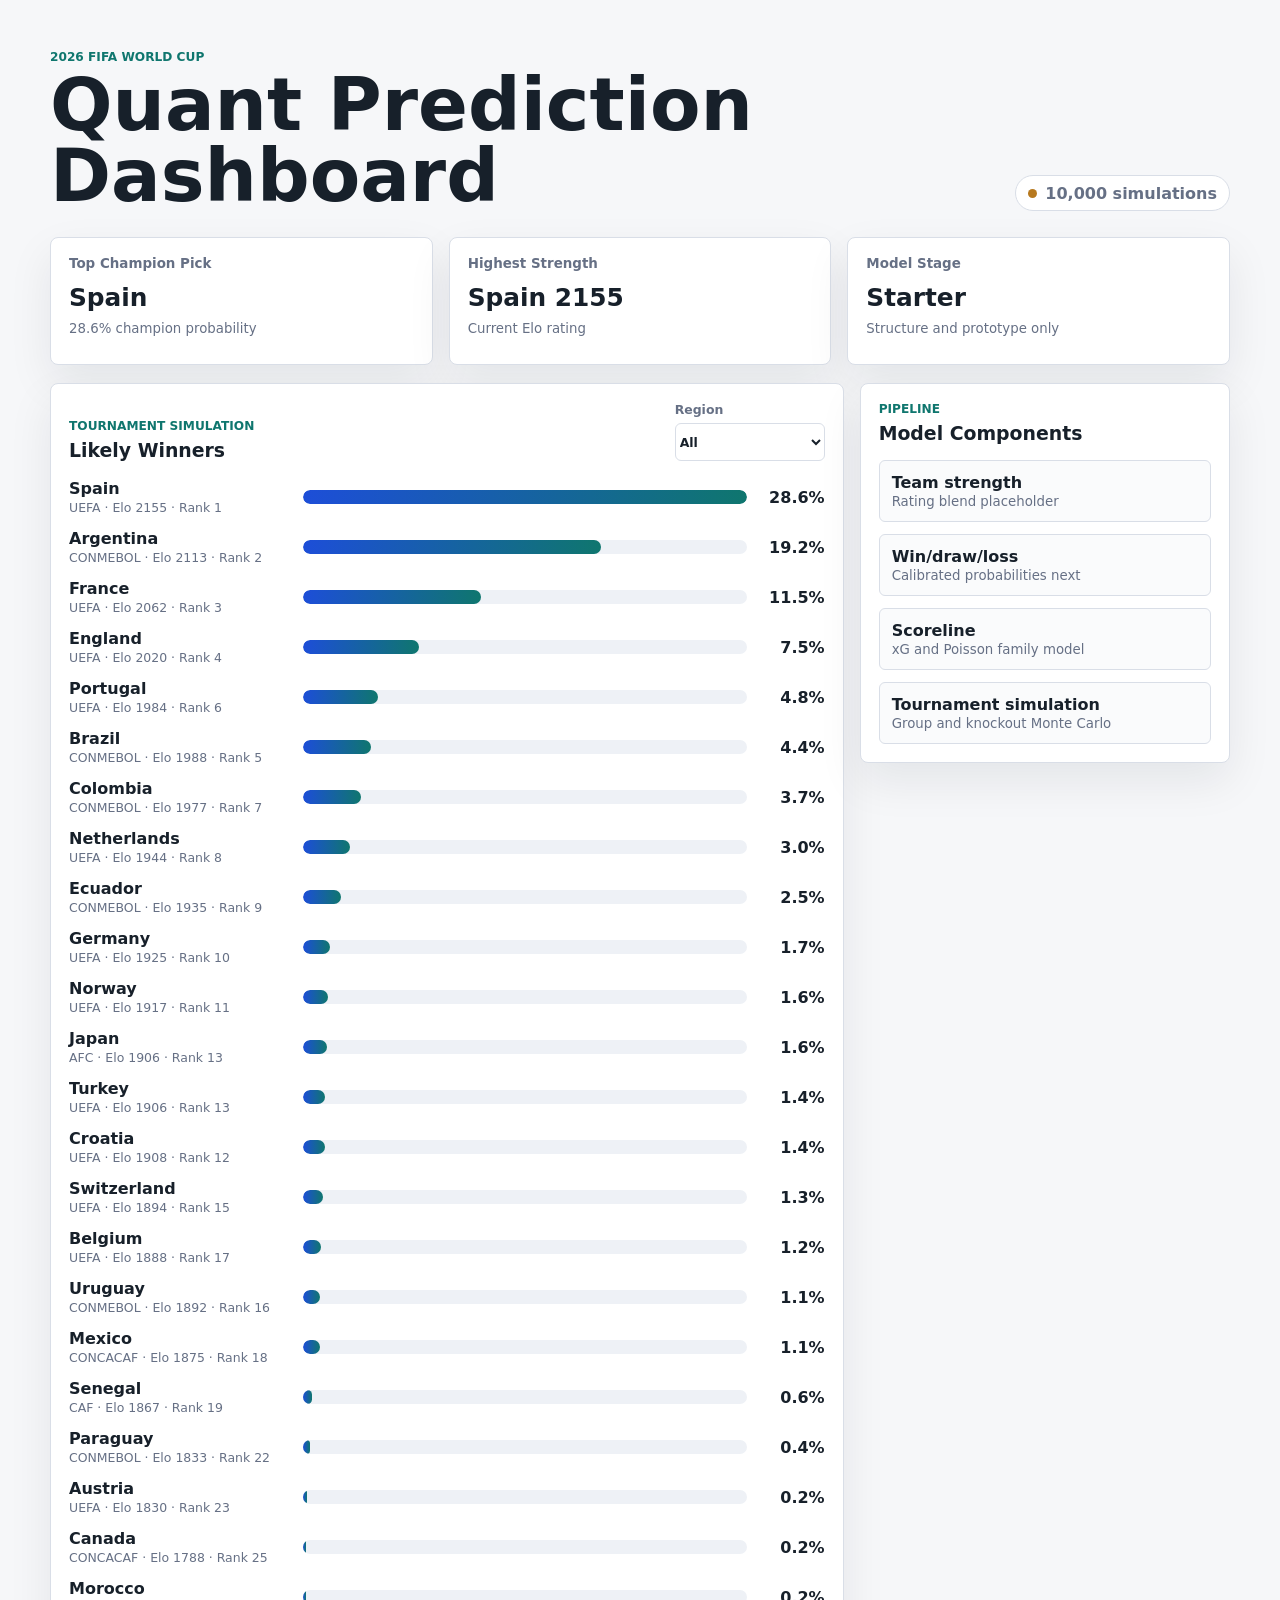
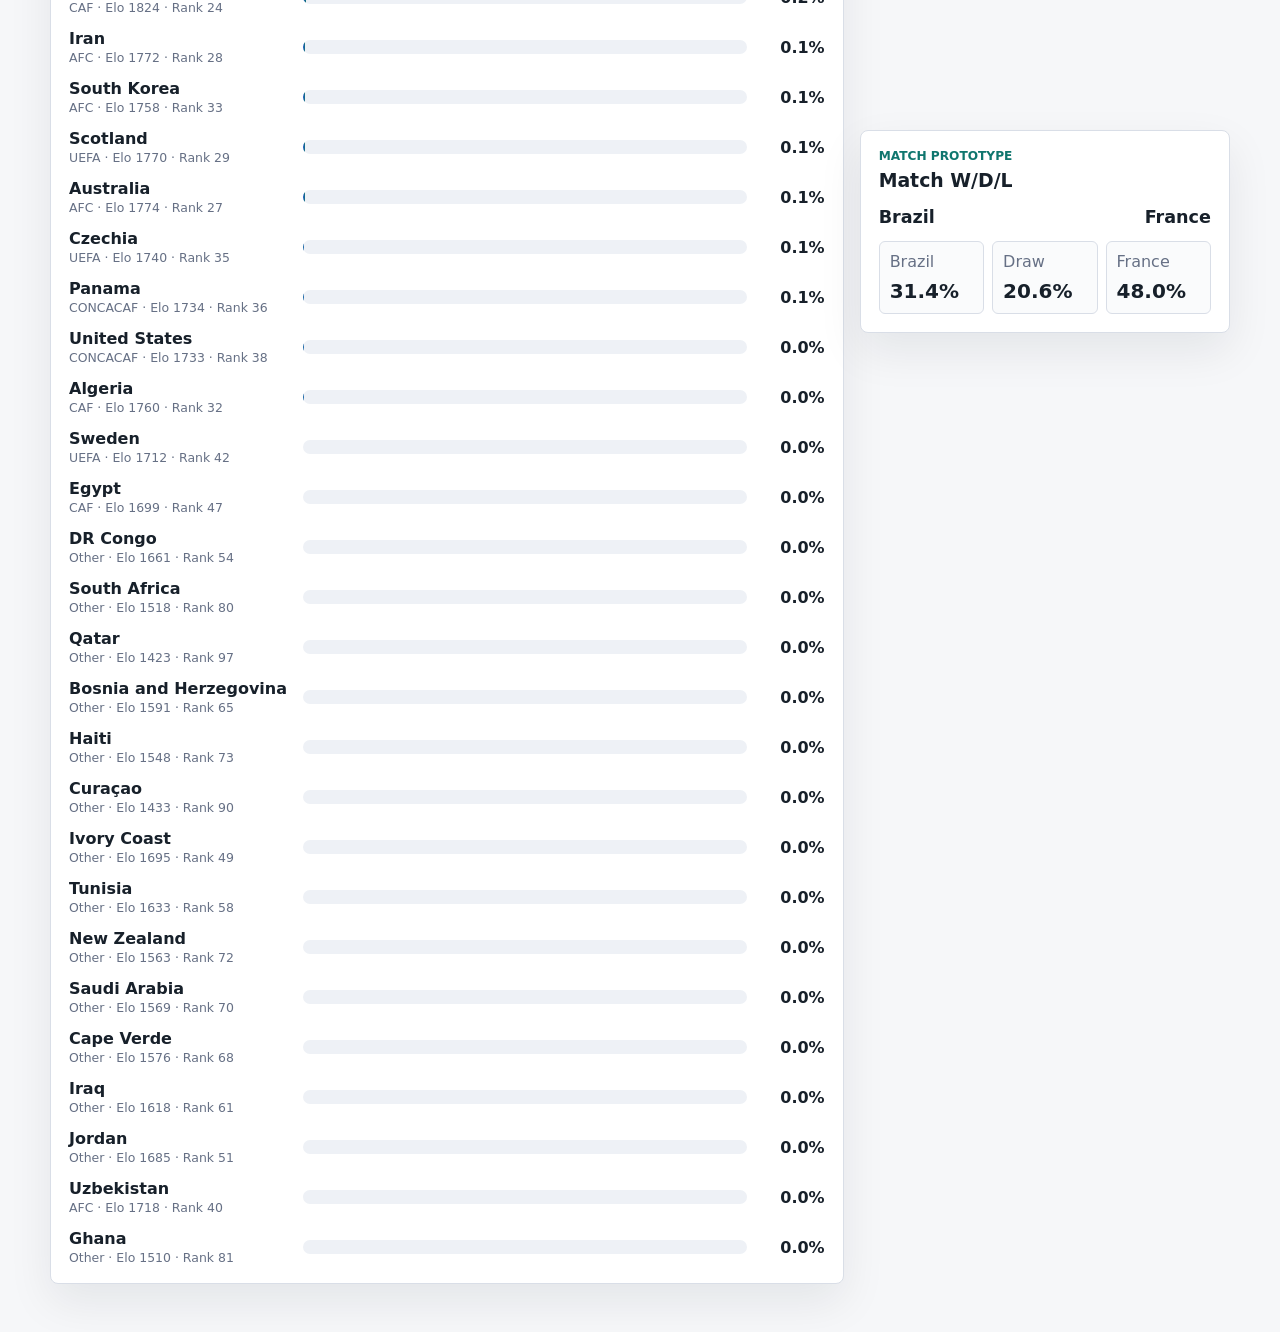
==== app/index.html @ a80eb641 "Remove sample data" ====
<!doctype html>
<html lang="en">
  <head>
    <meta charset="utf-8" />
    <meta name="viewport" content="width=device-width, initial-scale=1" />
    <title>World Cup 2026 Quant Dashboard</title>
    <link rel="stylesheet" href="./styles.css" />
  </head>
  <body>
    <main class="shell">
      <section class="topbar" aria-label="Dashboard overview">
        <div>
          <p class="eyebrow">2026 FIFA World Cup</p>
          <h1>Quant Prediction Dashboard</h1>
        </div>
        <div class="status-pill">
          <span class="dot"></span>
          <span id="data-status">Loading data</span>
        </div>
      </section>

      <section class="summary-grid" aria-label="Model summary">
        <article class="metric">
          <span class="metric-label">Top Champion Pick</span>
          <strong id="top-team">Loading</strong>
          <small id="top-team-detail">World Football Elo baseline</small>
        </article>
        <article class="metric">
          <span class="metric-label">Highest Strength</span>
          <strong id="best-strength">Loading</strong>
          <small>Current Elo rating</small>
        </article>
        <article class="metric">
          <span class="metric-label">Model Stage</span>
          <strong>Starter</strong>
          <small>Structure and prototype only</small>
        </article>
      </section>

      <section class="dashboard-grid">
        <section class="panel panel-wide" aria-labelledby="winner-heading">
          <div class="panel-heading">
            <div>
          <p class="eyebrow">Tournament simulation</p>
          <h2 id="winner-heading">Likely Winners</h2>
            </div>
            <label class="select-label">
              Region
              <select id="region-filter">
                <option value="all">All</option>
                <option value="UEFA">UEFA</option>
                <option value="CONMEBOL">CONMEBOL</option>
                <option value="CONCACAF">CONCACAF</option>
                <option value="CAF">CAF</option>
                <option value="AFC">AFC</option>
              </select>
            </label>
          </div>
          <div id="winner-bars" class="bars" aria-live="polite"></div>
        </section>

        <section class="panel" aria-labelledby="model-heading">
          <p class="eyebrow">Pipeline</p>
          <h2 id="model-heading">Model Components</h2>
          <ol class="pipeline">
            <li>
              <span>Team strength</span>
              <small>Rating blend placeholder</small>
            </li>
            <li>
              <span>Win/draw/loss</span>
              <small>Calibrated probabilities next</small>
            </li>
            <li>
              <span>Scoreline</span>
              <small>xG and Poisson family model</small>
            </li>
            <li>
              <span>Tournament simulation</span>
              <small>Group and knockout Monte Carlo</small>
            </li>
          </ol>
        </section>

        <section class="panel" aria-labelledby="match-heading">
          <p class="eyebrow">Match prototype</p>
          <h2 id="match-heading">Match W/D/L</h2>
          <div id="match-card" class="match-card"></div>
        </section>
      </section>
    </main>
    <script src="./main.js"></script>
  </body>
</html>
---- app/styles.css ----
:root {
  color-scheme: light;
  --bg: #f6f7f9;
  --panel: #ffffff;
  --ink: #17202a;
  --muted: #667085;
  --line: #d9dee7;
  --blue: #1d4ed8;
  --teal: #0f766e;
  --red: #be123c;
  --gold: #b7791f;
  --shadow: 0 18px 45px rgba(16, 24, 40, 0.08);
}

* {
  box-sizing: border-box;
}

body {
  margin: 0;
  min-width: 320px;
  background: var(--bg);
  color: var(--ink);
  font-family:
    Inter, ui-sans-serif, system-ui, -apple-system, BlinkMacSystemFont, "Segoe UI",
    sans-serif;
}

.shell {
  width: min(1180px, calc(100% - 32px));
  margin: 0 auto;
  padding: 32px 0 48px;
}

.topbar,
.panel-heading,
.summary-grid,
.dashboard-grid {
  display: grid;
  gap: 16px;
}

.topbar {
  grid-template-columns: 1fr auto;
  align-items: end;
  padding: 18px 0 26px;
}

.eyebrow {
  margin: 0 0 6px;
  color: var(--teal);
  font-size: 0.76rem;
  font-weight: 800;
  letter-spacing: 0;
  text-transform: uppercase;
}

h1,
h2 {
  margin: 0;
  letter-spacing: 0;
}

h1 {
  font-size: clamp(2rem, 6vw, 4.6rem);
  line-height: 0.96;
}

h2 {
  font-size: 1.18rem;
}

.status-pill {
  display: inline-flex;
  align-items: center;
  gap: 8px;
  min-height: 36px;
  padding: 0 12px;
  border: 1px solid var(--line);
  border-radius: 999px;
  background: #fff;
  color: var(--muted);
  font-weight: 700;
  white-space: nowrap;
}

.dot {
  width: 9px;
  height: 9px;
  border-radius: 50%;
  background: var(--gold);
}

.summary-grid {
  grid-template-columns: repeat(3, minmax(0, 1fr));
  margin-bottom: 18px;
}

.metric,
.panel {
  border: 1px solid var(--line);
  border-radius: 8px;
  background: var(--panel);
  box-shadow: var(--shadow);
}

.metric {
  min-height: 128px;
  padding: 18px;
}

.metric-label,
.metric small,
.pipeline small,
.team-meta,
.prob-label {
  color: var(--muted);
}

.metric-label {
  display: block;
  margin-bottom: 12px;
  font-size: 0.84rem;
  font-weight: 800;
}

.metric strong {
  display: block;
  margin-bottom: 6px;
  font-size: 1.55rem;
}

.dashboard-grid {
  grid-template-columns: minmax(0, 1.5fr) minmax(280px, 0.7fr);
  align-items: start;
}

.panel {
  padding: 18px;
}

.panel-wide {
  grid-row: span 2;
}

.panel-heading {
  grid-template-columns: 1fr auto;
  align-items: end;
  margin-bottom: 18px;
}

.select-label {
  display: grid;
  gap: 6px;
  color: var(--muted);
  font-size: 0.78rem;
  font-weight: 800;
}

select {
  min-width: 150px;
  min-height: 38px;
  border: 1px solid var(--line);
  border-radius: 6px;
  background: #fff;
  color: var(--ink);
  font: inherit;
}

.bars {
  display: grid;
  gap: 14px;
}

.team-row {
  display: grid;
  grid-template-columns: minmax(150px, 220px) 1fr 64px;
  gap: 14px;
  align-items: center;
}

.team-name {
  font-weight: 850;
}

.team-meta {
  margin-top: 2px;
  font-size: 0.78rem;
}

.track {
  height: 14px;
  overflow: hidden;
  border-radius: 999px;
  background: #eef1f6;
}

.fill {
  height: 100%;
  border-radius: inherit;
  background: linear-gradient(90deg, var(--blue), var(--teal));
}

.probability {
  font-variant-numeric: tabular-nums;
  font-weight: 850;
  text-align: right;
}

.pipeline {
  display: grid;
  gap: 12px;
  margin: 16px 0 0;
  padding: 0;
  list-style: none;
}

.pipeline li {
  display: grid;
  gap: 2px;
  padding: 12px;
  border: 1px solid var(--line);
  border-radius: 6px;
  background: #fafbfc;
}

.pipeline span {
  font-weight: 850;
}

.match-card {
  display: grid;
  gap: 14px;
  margin-top: 16px;
}

.versus {
  display: flex;
  justify-content: space-between;
  gap: 16px;
  font-size: 1.1rem;
  font-weight: 900;
}

.prob-grid {
  display: grid;
  grid-template-columns: repeat(3, 1fr);
  gap: 8px;
}

.prob-box {
  min-height: 72px;
  padding: 10px;
  border: 1px solid var(--line);
  border-radius: 6px;
  background: #fafbfc;
}

.prob-box strong {
  display: block;
  margin-top: 8px;
  font-size: 1.25rem;
}

@media (max-width: 820px) {
  .shell {
    width: min(100% - 20px, 720px);
    padding-top: 18px;
  }

  .topbar,
  .summary-grid,
  .dashboard-grid,
  .panel-heading {
    grid-template-columns: 1fr;
  }

  .topbar {
    align-items: start;
  }

  .team-row {
    grid-template-columns: 1fr;
    gap: 7px;
  }

  .probability {
    text-align: left;
  }
}
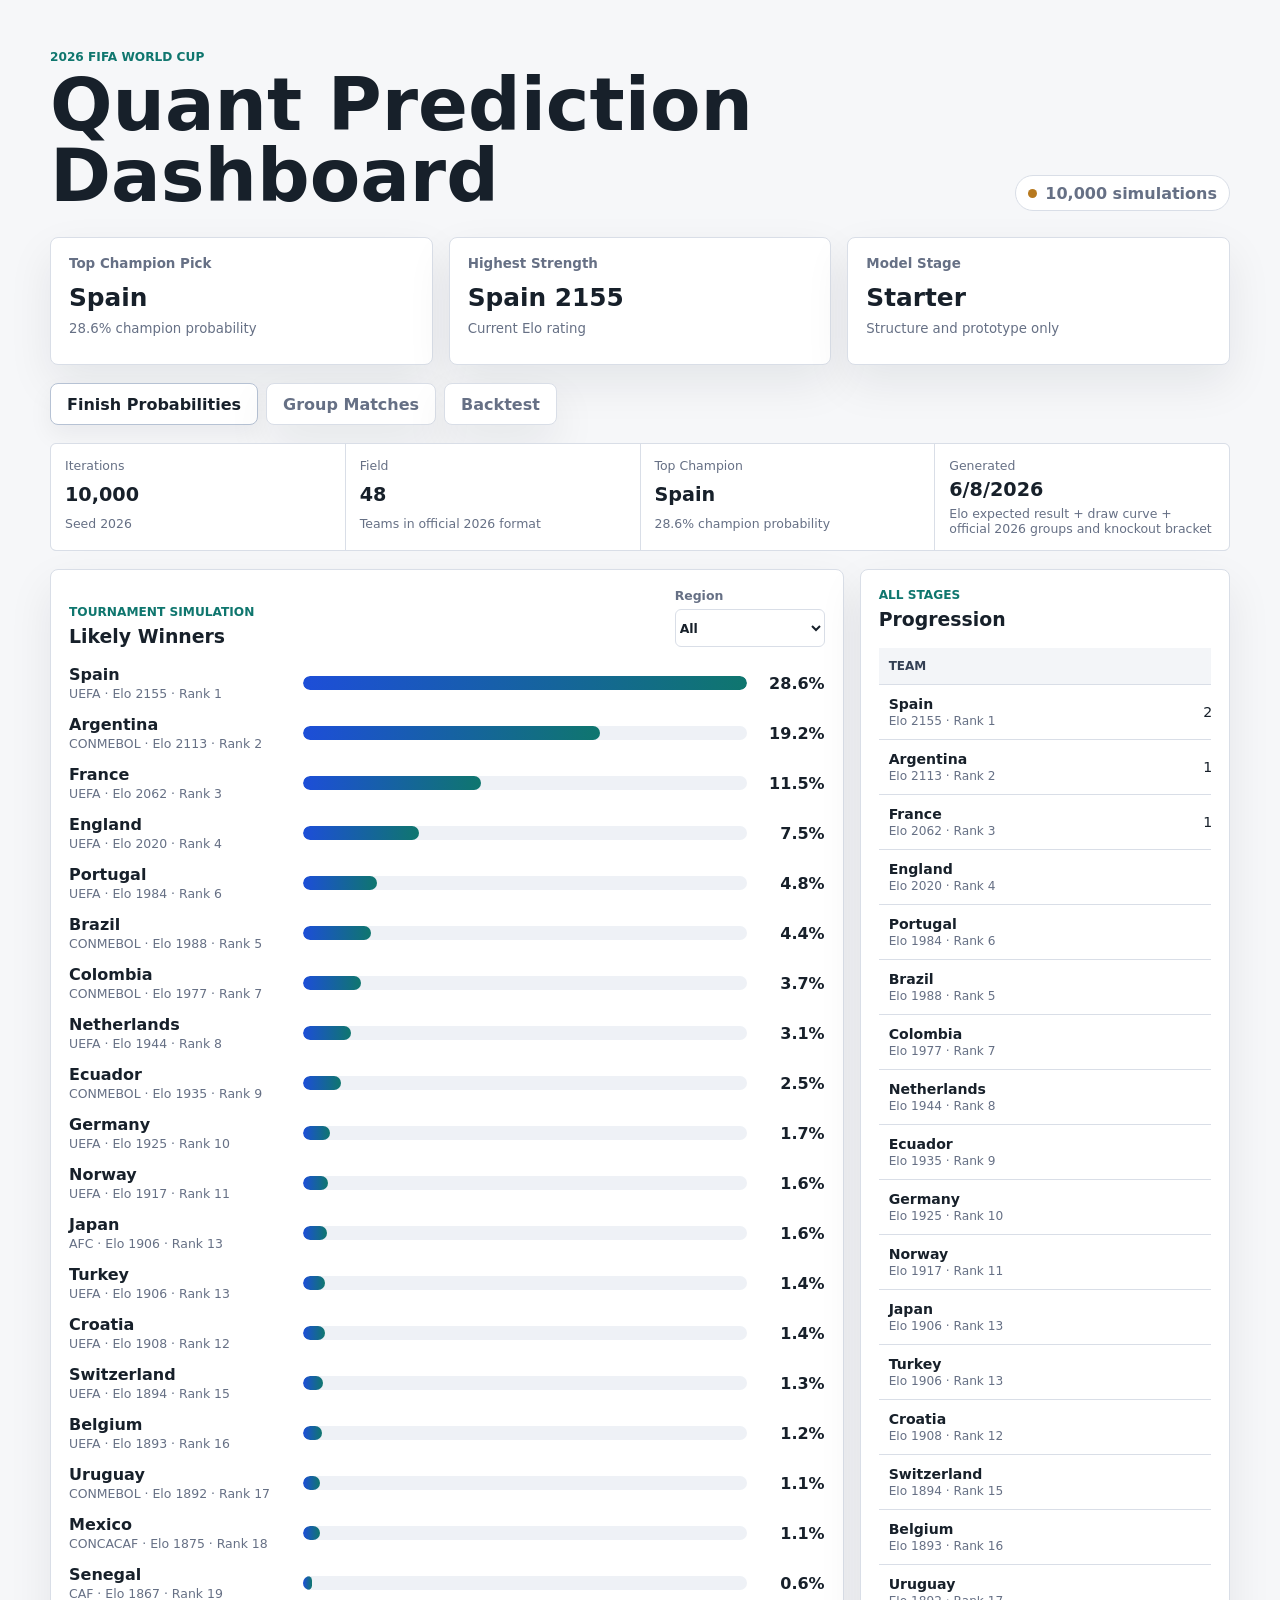
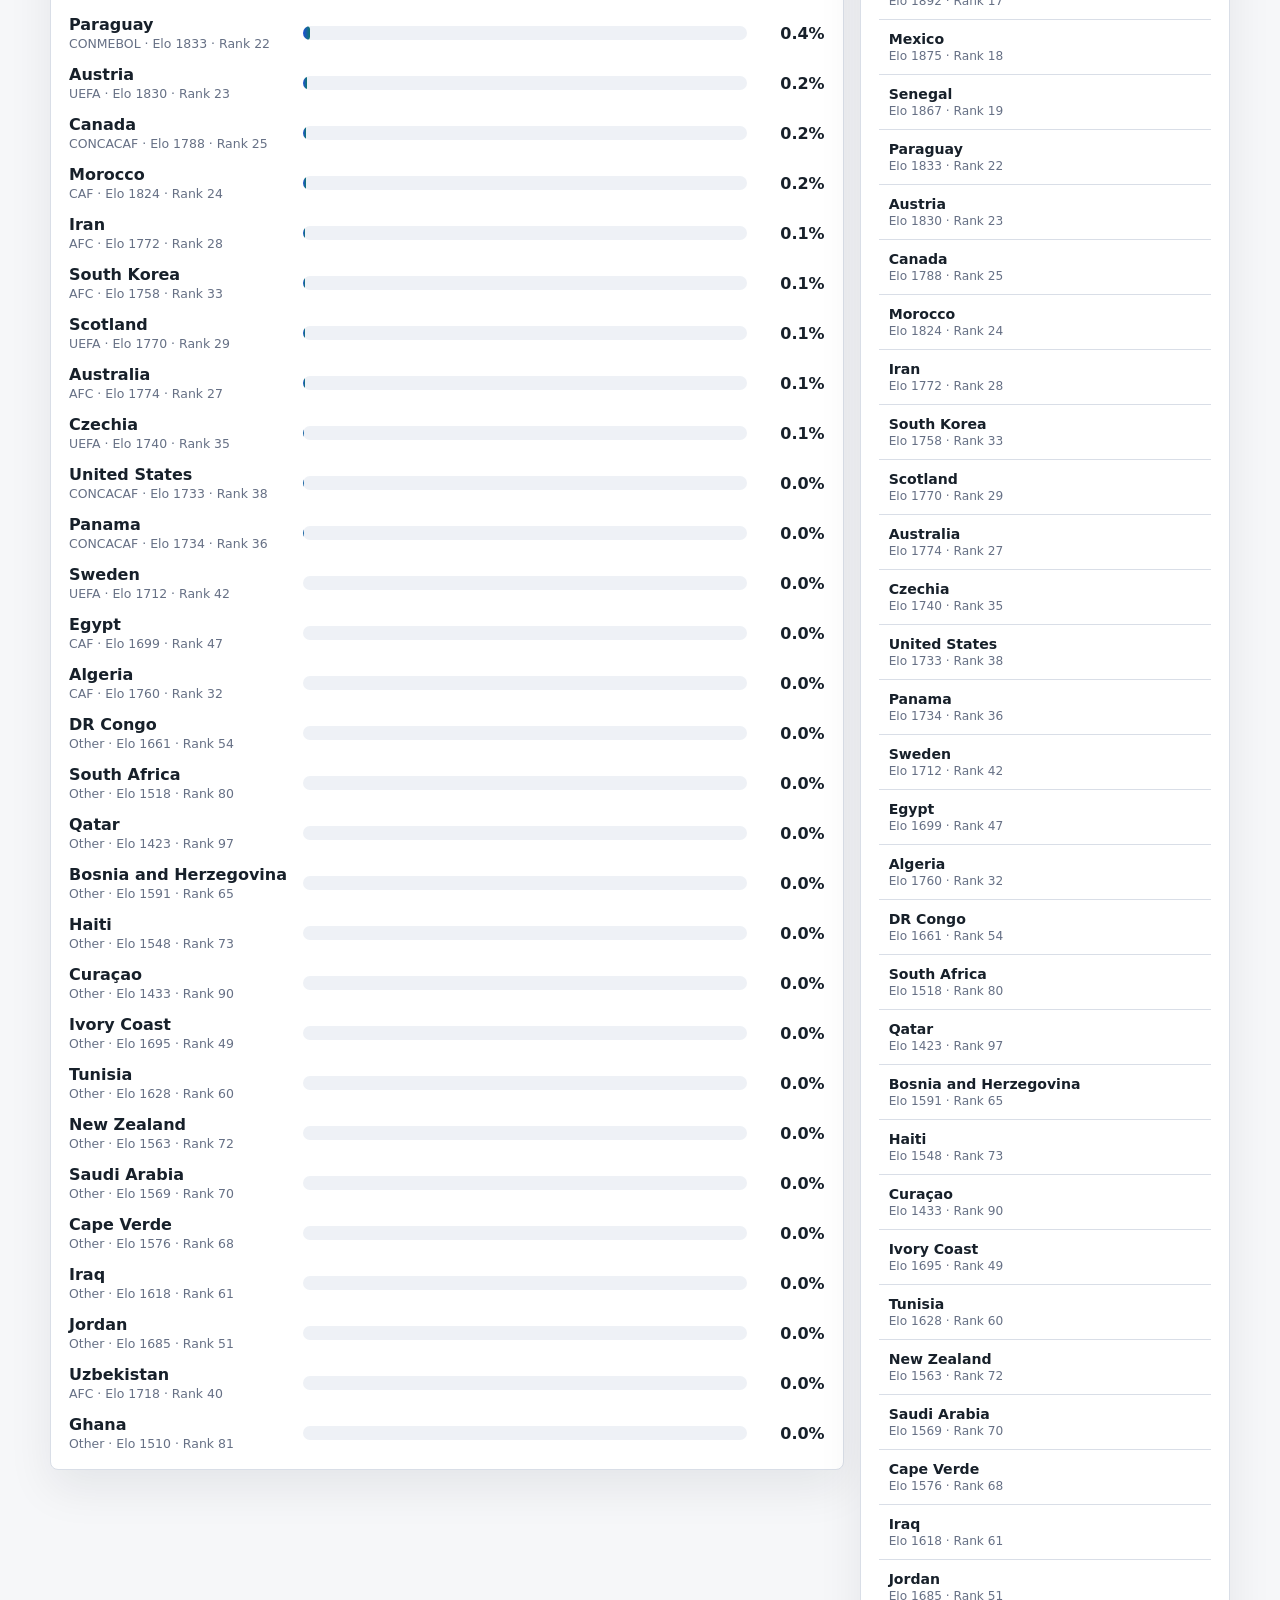
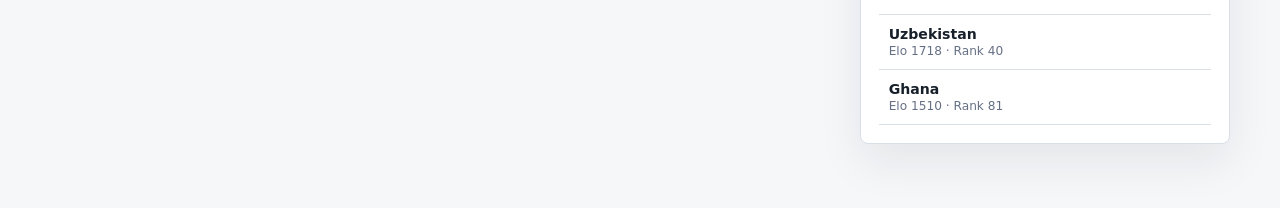
==== commit fcfdb733: "Combine the monte carlo simulations with main app" ====
--- a/app/index.html
+++ b/app/index.html
@@ -37,55 +37,116 @@
         </article>
       </section>
 
-      <section class="dashboard-grid">
-        <section class="panel panel-wide" aria-labelledby="winner-heading">
+      <nav class="tabs" aria-label="Report sections">
+        <button class="tab-button active" type="button" data-tab="finish" aria-selected="true">
+          Finish Probabilities
+        </button>
+        <button class="tab-button" type="button" data-tab="groups" aria-selected="false">
+          Group Matches
+        </button>
+        <button class="tab-button" type="button" data-tab="backtest" aria-selected="false">
+          Backtest
+        </button>
+      </nav>
+
+      <section id="finish-tab" class="tab-panel active" data-tab-panel="finish">
+        <section class="report-summary" id="finish-summary" aria-label="Finish probability summary"></section>
+
+        <section class="dashboard-grid">
+          <section class="panel panel-wide" aria-labelledby="winner-heading">
+            <div class="panel-heading">
+              <div>
+                <p class="eyebrow">Tournament simulation</p>
+                <h2 id="winner-heading">Likely Winners</h2>
+              </div>
+              <label class="select-label">
+                Region
+                <select id="region-filter">
+                  <option value="all">All</option>
+                  <option value="UEFA">UEFA</option>
+                  <option value="CONMEBOL">CONMEBOL</option>
+                  <option value="CONCACAF">CONCACAF</option>
+                  <option value="CAF">CAF</option>
+                  <option value="AFC">AFC</option>
+                </select>
+              </label>
+            </div>
+            <div id="winner-bars" class="bars" aria-live="polite"></div>
+          </section>
+
+          <section class="panel" aria-labelledby="finish-table-heading">
+            <div class="panel-heading">
+              <div>
+                <p class="eyebrow">All stages</p>
+                <h2 id="finish-table-heading">Progression</h2>
+              </div>
+            </div>
+            <div class="table-wrap">
+              <table class="report-table compact-table">
+                <thead>
+                  <tr>
+                    <th>Team</th>
+                    <th>Win</th>
+                    <th>Final</th>
+                    <th>Semi</th>
+                    <th>Quarter</th>
+                    <th>R16</th>
+                  </tr>
+                </thead>
+                <tbody id="finish-table-body">
+                  <tr>
+                    <td colspan="6">Loading finish probabilities</td>
+                  </tr>
+                </tbody>
+              </table>
+            </div>
+          </section>
+        </section>
+      </section>
+
+      <section id="groups-tab" class="tab-panel" data-tab-panel="groups">
+        <section class="panel report-section" aria-labelledby="groups-heading">
           <div class="panel-heading">
             <div>
-          <p class="eyebrow">Tournament simulation</p>
-          <h2 id="winner-heading">Likely Winners</h2>
+              <p class="eyebrow">Group stage</p>
+              <h2 id="groups-heading">Match Win/Draw/Loss</h2>
             </div>
-            <label class="select-label">
-              Region
-              <select id="region-filter">
-                <option value="all">All</option>
-                <option value="UEFA">UEFA</option>
-                <option value="CONMEBOL">CONMEBOL</option>
-                <option value="CONCACAF">CONCACAF</option>
-                <option value="CAF">CAF</option>
-                <option value="AFC">AFC</option>
-              </select>
-            </label>
+            <span id="group-match-status" class="panel-status">Loading</span>
           </div>
-          <div id="winner-bars" class="bars" aria-live="polite"></div>
+          <div id="group-matches-grid" class="group-matches-grid"></div>
         </section>
+      </section>
 
-        <section class="panel" aria-labelledby="model-heading">
-          <p class="eyebrow">Pipeline</p>
-          <h2 id="model-heading">Model Components</h2>
-          <ol class="pipeline">
-            <li>
-              <span>Team strength</span>
-              <small>Rating blend placeholder</small>
-            </li>
-            <li>
-              <span>Win/draw/loss</span>
-              <small>Calibrated probabilities next</small>
-            </li>
-            <li>
-              <span>Scoreline</span>
-              <small>xG and Poisson family model</small>
-            </li>
-            <li>
-              <span>Tournament simulation</span>
-              <small>Group and knockout Monte Carlo</small>
-            </li>
-          </ol>
-        </section>
-
-        <section class="panel" aria-labelledby="match-heading">
-          <p class="eyebrow">Match prototype</p>
-          <h2 id="match-heading">Match W/D/L</h2>
-          <div id="match-card" class="match-card"></div>
+      <section id="backtest-tab" class="tab-panel" data-tab-panel="backtest">
+        <section class="panel" aria-labelledby="backtest-heading">
+          <div class="panel-heading">
+            <div>
+              <p class="eyebrow">Historical validation</p>
+              <h2 id="backtest-heading">2022 World Cup Backtest</h2>
+            </div>
+            <span id="backtest-status" class="panel-status">Loading</span>
+          </div>
+          <div id="backtest-summary" class="report-summary" aria-live="polite"></div>
+          <div class="table-wrap">
+            <table class="report-table">
+              <thead>
+                <tr>
+                  <th>Model Rank</th>
+                  <th>Team</th>
+                  <th>Actual Finish</th>
+                  <th>Champion</th>
+                  <th>Final</th>
+                  <th>Semi</th>
+                  <th>Quarter</th>
+                </tr>
+              </thead>
+              <tbody id="backtest-table-body">
+                <tr>
+                  <td colspan="7">Loading backtest results</td>
+                </tr>
+              </tbody>
+            </table>
+          </div>
         </section>
       </section>
     </main>
--- a/app/styles.css
+++ b/app/styles.css
@@ -35,7 +35,8 @@
 .topbar,
 .panel-heading,
 .summary-grid,
-.dashboard-grid {
+.dashboard-grid,
+.tabs {
   display: grid;
   gap: 16px;
 }
@@ -97,7 +98,8 @@
 }
 
 .metric,
-.panel {
+.panel,
+.tab-button {
   border: 1px solid var(--line);
   border-radius: 8px;
   background: var(--panel);
@@ -113,7 +115,11 @@
 .metric small,
 .pipeline small,
 .team-meta,
-.prob-label {
+.prob-label,
+.panel-status,
+.report-stat span,
+.report-stat small,
+.report-table small {
   color: var(--muted);
 }
 
@@ -135,12 +141,46 @@
   align-items: start;
 }
 
+.tabs {
+  grid-template-columns: repeat(3, max-content);
+  gap: 8px;
+  margin-bottom: 18px;
+}
+
+.tab-button {
+  min-height: 42px;
+  padding: 0 16px;
+  color: var(--muted);
+  cursor: pointer;
+  font: inherit;
+  font-weight: 850;
+}
+
+.tab-button.active {
+  border-color: #b6c2d4;
+  color: var(--ink);
+  box-shadow: 0 10px 24px rgba(16, 24, 40, 0.06);
+}
+
+.tab-panel {
+  display: none;
+}
+
+.tab-panel.active {
+  display: grid;
+  gap: 18px;
+}
+
 .panel {
   padding: 18px;
 }
 
 .panel-wide {
   grid-row: span 2;
+}
+
+.panel-full {
+  grid-column: 1 / -1;
 }
 
 .panel-heading {
@@ -155,6 +195,13 @@
   color: var(--muted);
   font-size: 0.78rem;
   font-weight: 800;
+}
+
+.panel-status {
+  align-self: center;
+  font-size: 0.82rem;
+  font-weight: 850;
+  text-align: right;
 }
 
 select {
@@ -262,6 +309,148 @@
   font-size: 1.25rem;
 }
 
+.report-summary {
+  display: grid;
+  grid-template-columns: repeat(4, minmax(0, 1fr));
+  gap: 1px;
+  overflow: hidden;
+  border: 1px solid var(--line);
+  border-radius: 6px;
+  background: var(--line);
+}
+
+.report-stat {
+  display: grid;
+  gap: 5px;
+  min-height: 104px;
+  padding: 14px;
+  background: #fff;
+}
+
+.report-stat span,
+.report-stat small {
+  font-size: 0.78rem;
+}
+
+.report-stat strong {
+  font-size: 1.2rem;
+}
+
+.report-section {
+  box-shadow: none;
+}
+
+.groups-grid {
+  display: grid;
+  grid-template-columns: repeat(4, minmax(0, 1fr));
+  gap: 12px;
+}
+
+.group-matches-grid {
+  display: grid;
+  gap: 14px;
+}
+
+.group-card {
+  min-height: 132px;
+  padding: 12px;
+  border: 1px solid var(--line);
+  border-radius: 6px;
+  background: #fafbfc;
+}
+
+.group-card h3 {
+  margin: 0 0 8px;
+  font-size: 0.92rem;
+}
+
+.group-card ol {
+  display: grid;
+  gap: 5px;
+  margin: 0;
+  padding-left: 20px;
+  color: #344054;
+  font-size: 0.86rem;
+}
+
+.group-match-card {
+  border: 1px solid var(--line);
+  border-radius: 6px;
+  background: #fff;
+}
+
+.group-match-card h3 {
+  margin: 0;
+  padding: 12px 14px;
+  border-bottom: 1px solid var(--line);
+  font-size: 0.92rem;
+}
+
+.empty-state {
+  grid-column: 1 / -1;
+  padding: 14px;
+  background: #fff;
+  color: var(--muted);
+  font-size: 0.9rem;
+}
+
+.empty-state code {
+  color: var(--ink);
+  font-size: 0.84rem;
+}
+
+.table-wrap {
+  overflow-x: auto;
+}
+
+.report-table {
+  width: 100%;
+  min-width: 760px;
+  border-collapse: collapse;
+  font-size: 0.88rem;
+}
+
+.report-table th,
+.report-table td {
+  padding: 11px 10px;
+  border-bottom: 1px solid var(--line);
+  text-align: right;
+  vertical-align: middle;
+}
+
+.report-table th {
+  background: #f3f5f8;
+  color: #344054;
+  font-size: 0.75rem;
+  text-transform: uppercase;
+}
+
+.report-table:not(.compact-table):not(.match-table) th:nth-child(2),
+.report-table:not(.compact-table):not(.match-table) td:nth-child(2),
+.report-table:not(.compact-table):not(.match-table) th:nth-child(3),
+.report-table:not(.compact-table):not(.match-table) td:nth-child(3),
+.compact-table th:first-child,
+.compact-table td:first-child,
+.match-table th:first-child,
+.match-table td:first-child {
+  text-align: left;
+}
+
+.report-table tbody tr.actual-champion {
+  background: #f7fbfa;
+}
+
+.table-team {
+  display: block;
+  font-weight: 850;
+}
+
+.report-table small {
+  display: block;
+  margin-top: 2px;
+  font-size: 0.76rem;
+}
+
 @media (max-width: 820px) {
   .shell {
     width: min(100% - 20px, 720px);
@@ -271,7 +460,8 @@
   .topbar,
   .summary-grid,
   .dashboard-grid,
-  .panel-heading {
+  .panel-heading,
+  .tabs {
     grid-template-columns: 1fr;
   }
 
@@ -287,4 +477,13 @@
   .probability {
     text-align: left;
   }
-}
+
+  .report-summary,
+  .groups-grid {
+    grid-template-columns: 1fr;
+  }
+
+  .panel-status {
+    text-align: left;
+  }
+}
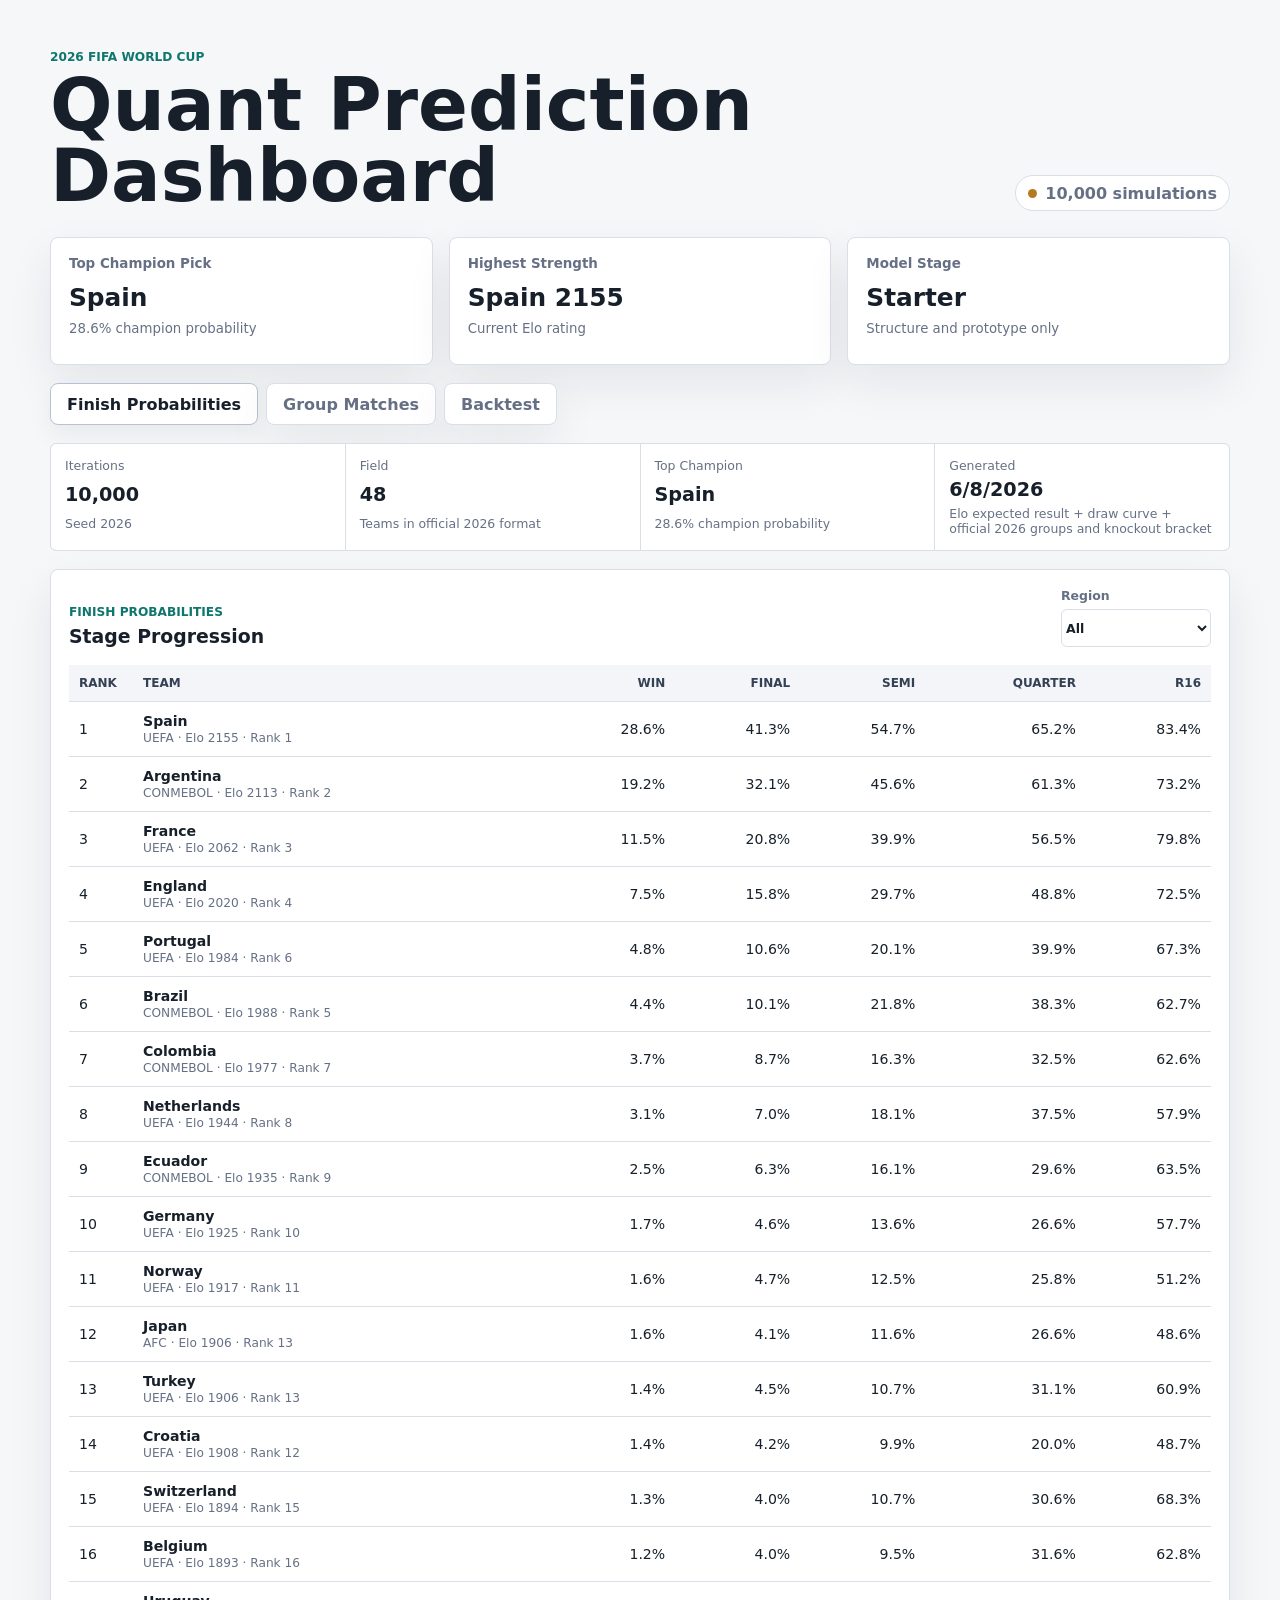
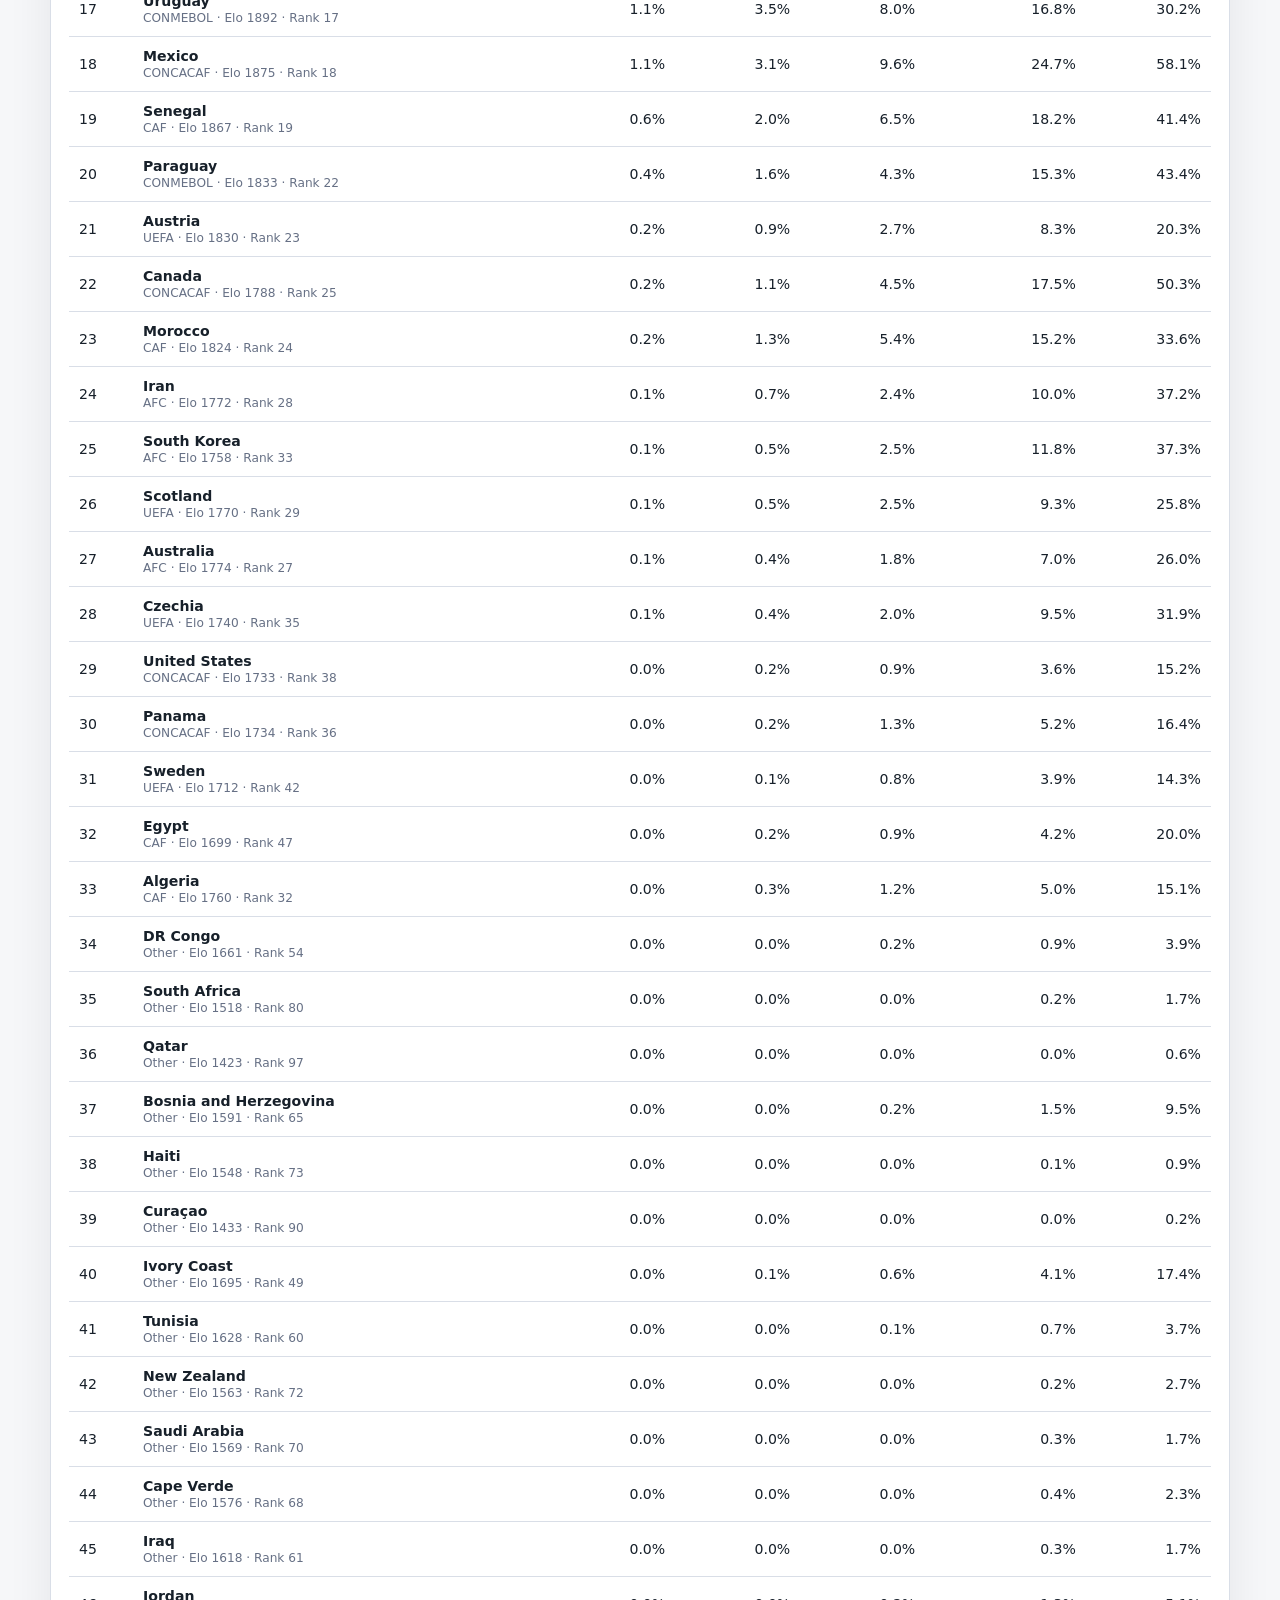
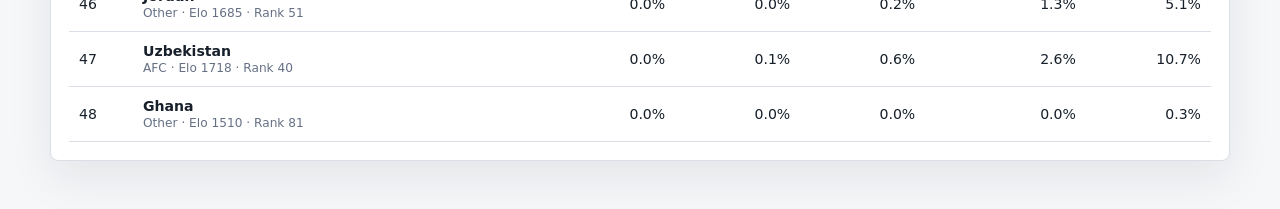
==== commit 34128bc7: "Remove win share" ====
--- a/app/index.html
+++ b/app/index.html
@@ -52,12 +52,11 @@
       <section id="finish-tab" class="tab-panel active" data-tab-panel="finish">
         <section class="report-summary" id="finish-summary" aria-label="Finish probability summary"></section>
 
-        <section class="dashboard-grid">
-          <section class="panel panel-wide" aria-labelledby="winner-heading">
+        <section class="panel" aria-labelledby="finish-table-heading">
             <div class="panel-heading">
               <div>
-                <p class="eyebrow">Tournament simulation</p>
-                <h2 id="winner-heading">Likely Winners</h2>
+              <p class="eyebrow">Finish probabilities</p>
+              <h2 id="finish-table-heading">Stage Progression</h2>
               </div>
               <label class="select-label">
                 Region
@@ -71,20 +70,11 @@
                 </select>
               </label>
             </div>
-            <div id="winner-bars" class="bars" aria-live="polite"></div>
-          </section>
-
-          <section class="panel" aria-labelledby="finish-table-heading">
-            <div class="panel-heading">
-              <div>
-                <p class="eyebrow">All stages</p>
-                <h2 id="finish-table-heading">Progression</h2>
-              </div>
-            </div>
             <div class="table-wrap">
-              <table class="report-table compact-table">
+            <table class="report-table finish-table">
                 <thead>
                   <tr>
+                  <th>Rank</th>
                     <th>Team</th>
                     <th>Win</th>
                     <th>Final</th>
@@ -95,13 +85,12 @@
                 </thead>
                 <tbody id="finish-table-body">
                   <tr>
-                    <td colspan="6">Loading finish probabilities</td>
+                  <td colspan="7">Loading finish probabilities</td>
                   </tr>
                 </tbody>
               </table>
             </div>
           </section>
-        </section>
       </section>
 
       <section id="groups-tab" class="tab-panel" data-tab-panel="groups">
--- a/app/styles.css
+++ b/app/styles.css
@@ -115,7 +115,6 @@
 .metric small,
 .pipeline small,
 .team-meta,
-.prob-label,
 .panel-status,
 .report-stat span,
 .report-stat small,
@@ -275,40 +274,6 @@
   font-weight: 850;
 }
 
-.match-card {
-  display: grid;
-  gap: 14px;
-  margin-top: 16px;
-}
-
-.versus {
-  display: flex;
-  justify-content: space-between;
-  gap: 16px;
-  font-size: 1.1rem;
-  font-weight: 900;
-}
-
-.prob-grid {
-  display: grid;
-  grid-template-columns: repeat(3, 1fr);
-  gap: 8px;
-}
-
-.prob-box {
-  min-height: 72px;
-  padding: 10px;
-  border: 1px solid var(--line);
-  border-radius: 6px;
-  background: #fafbfc;
-}
-
-.prob-box strong {
-  display: block;
-  margin-top: 8px;
-  font-size: 1.25rem;
-}
-
 .report-summary {
   display: grid;
   grid-template-columns: repeat(4, minmax(0, 1fr));
@@ -405,7 +370,7 @@
 
 .report-table {
   width: 100%;
-  min-width: 760px;
+  min-width: 920px;
   border-collapse: collapse;
   font-size: 0.88rem;
 }
@@ -425,14 +390,20 @@
   text-transform: uppercase;
 }
 
-.report-table:not(.compact-table):not(.match-table) th:nth-child(2),
-.report-table:not(.compact-table):not(.match-table) td:nth-child(2),
-.report-table:not(.compact-table):not(.match-table) th:nth-child(3),
-.report-table:not(.compact-table):not(.match-table) td:nth-child(3),
-.compact-table th:first-child,
-.compact-table td:first-child,
+.report-table:not(.finish-table):not(.match-table) th:nth-child(2),
+.report-table:not(.finish-table):not(.match-table) td:nth-child(2),
+.report-table:not(.finish-table):not(.match-table) th:nth-child(3),
+.report-table:not(.finish-table):not(.match-table) td:nth-child(3),
+.finish-table th:nth-child(2),
+.finish-table td:nth-child(2),
 .match-table th:first-child,
 .match-table td:first-child {
+  text-align: left;
+}
+
+.finish-table th:first-child,
+.finish-table td:first-child {
+  width: 64px;
   text-align: left;
 }
 
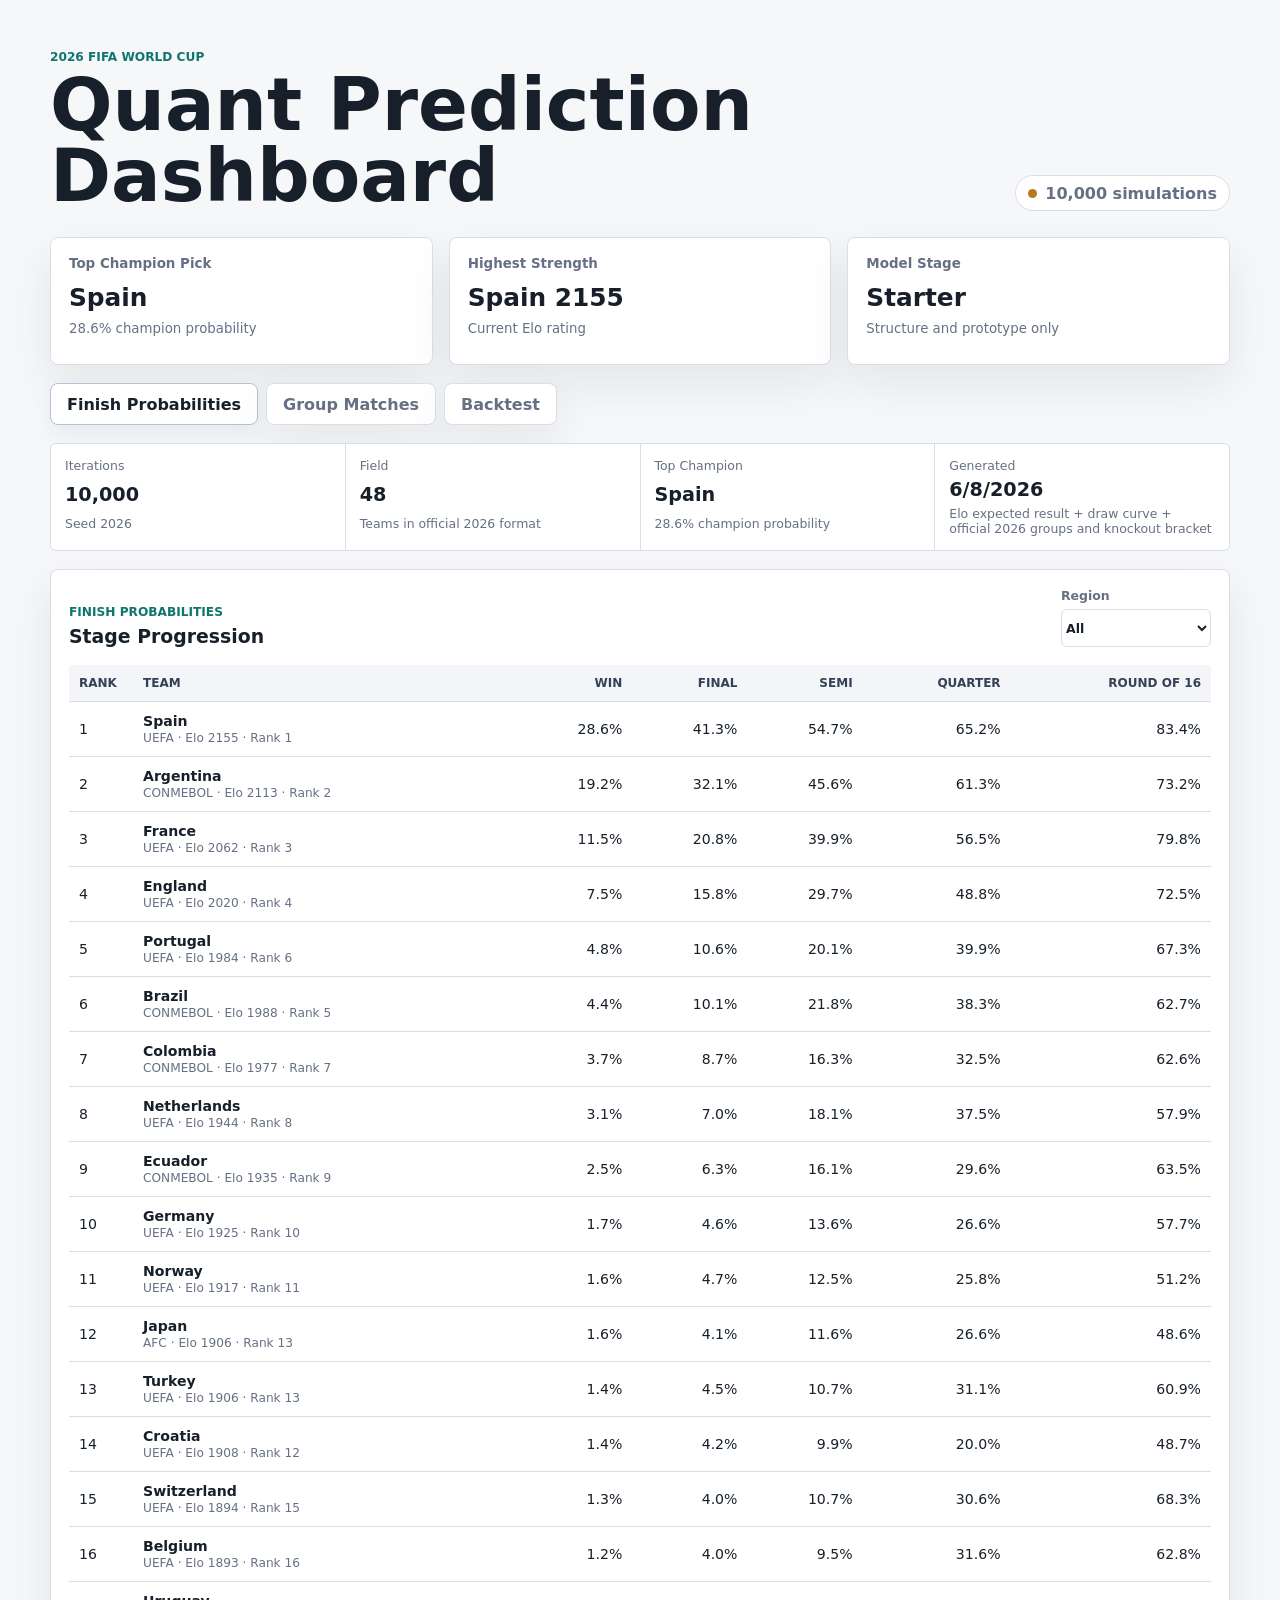
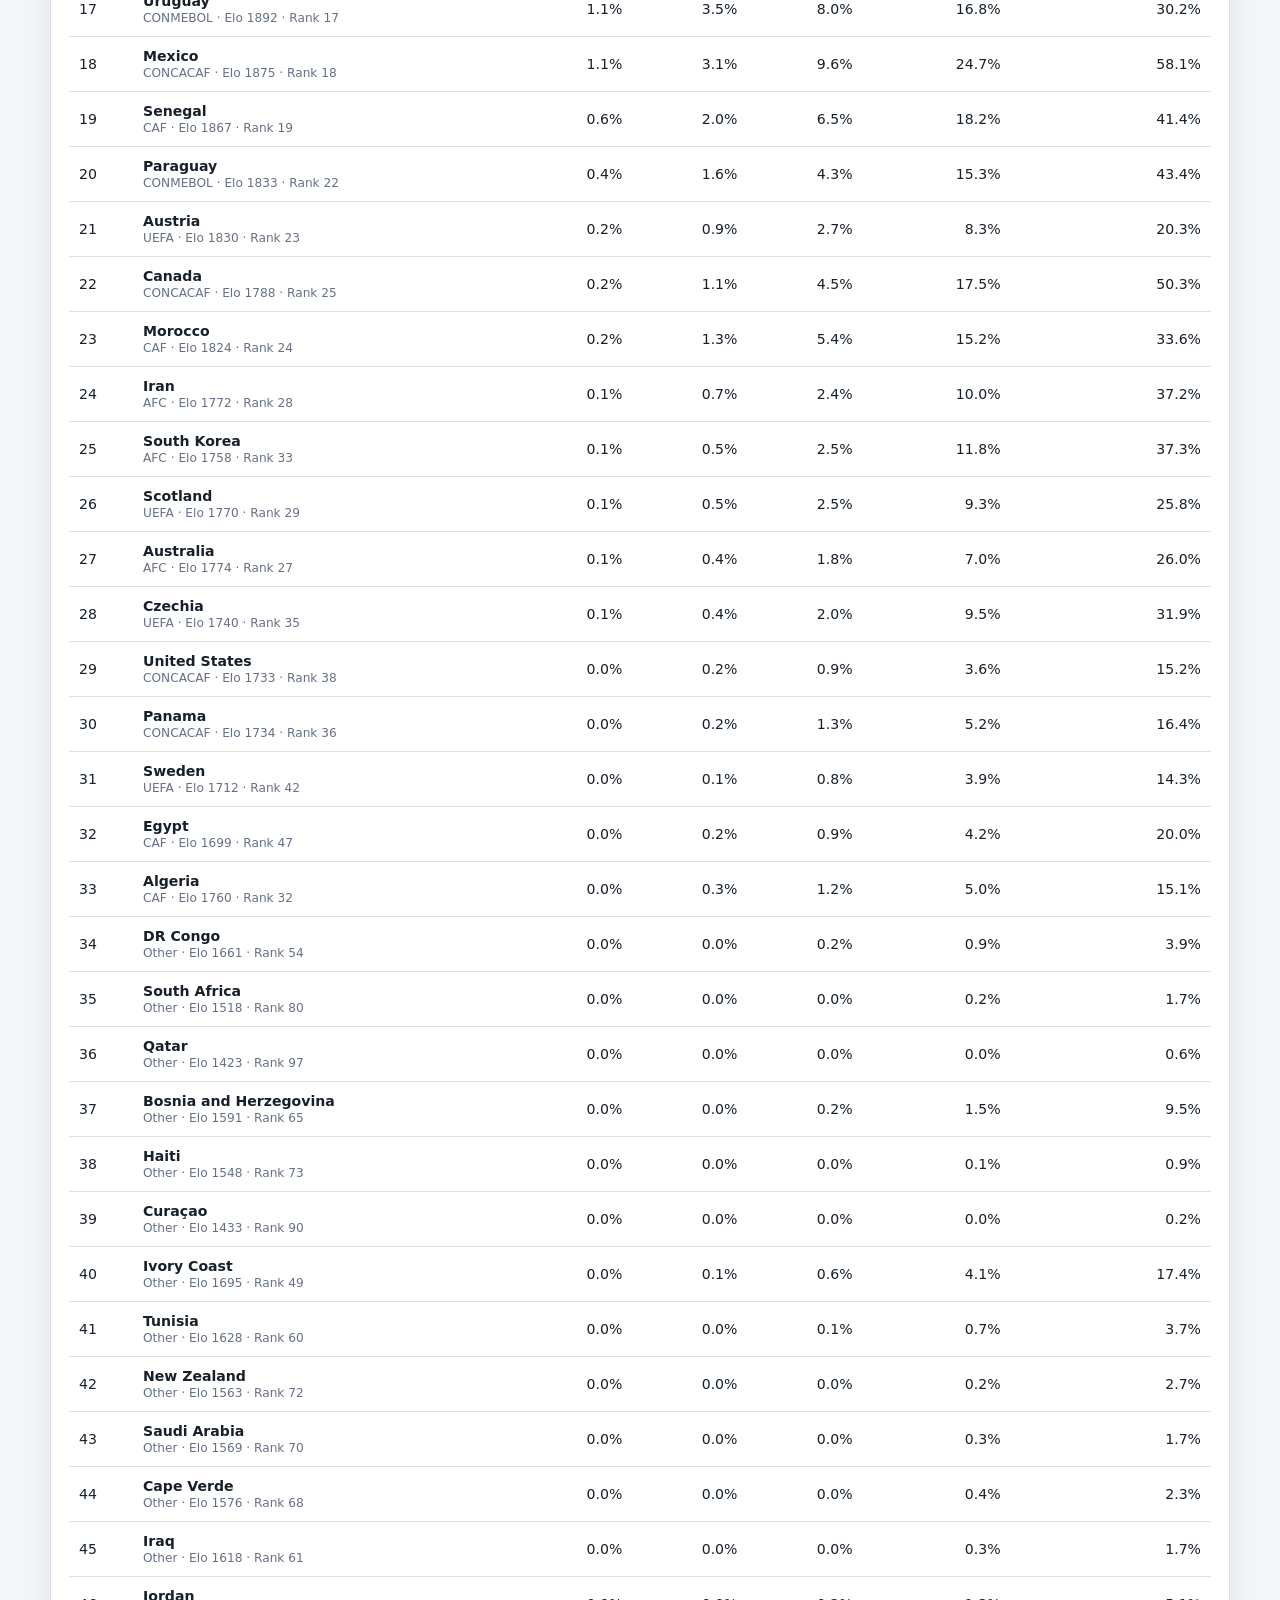
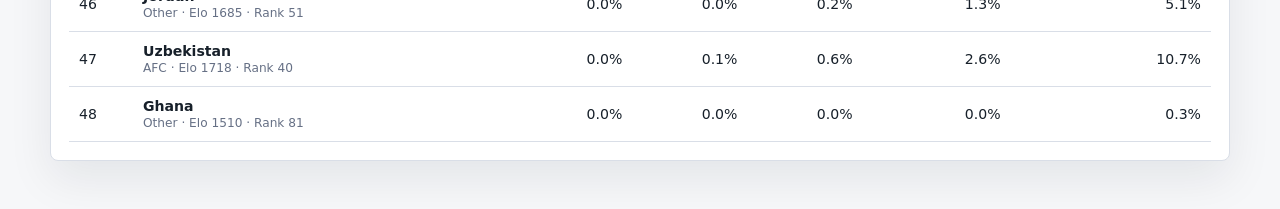
==== commit e89bea5d: "Minor typo" ====
--- a/app/index.html
+++ b/app/index.html
@@ -80,7 +80,7 @@
                     <th>Final</th>
                     <th>Semi</th>
                     <th>Quarter</th>
-                    <th>R16</th>
+                    <th>Round of 16</th>
                   </tr>
                 </thead>
                 <tbody id="finish-table-body">
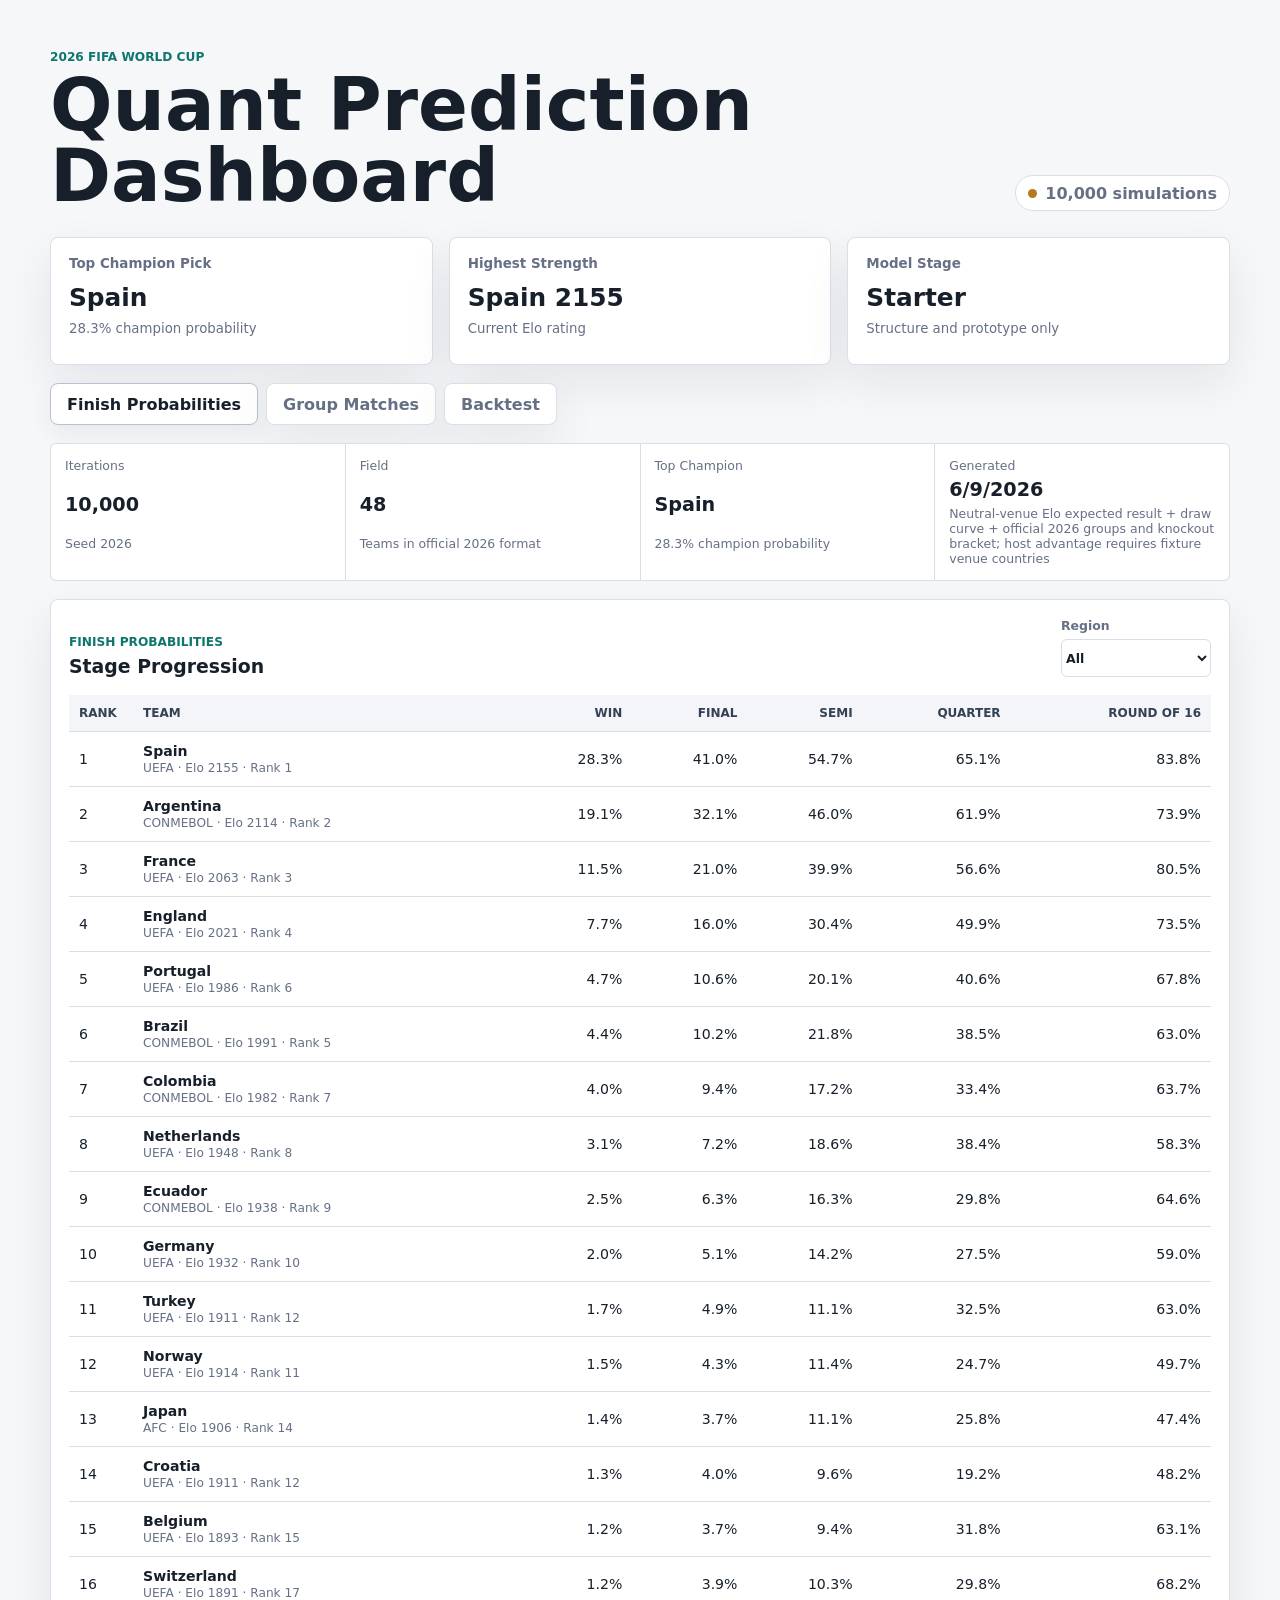
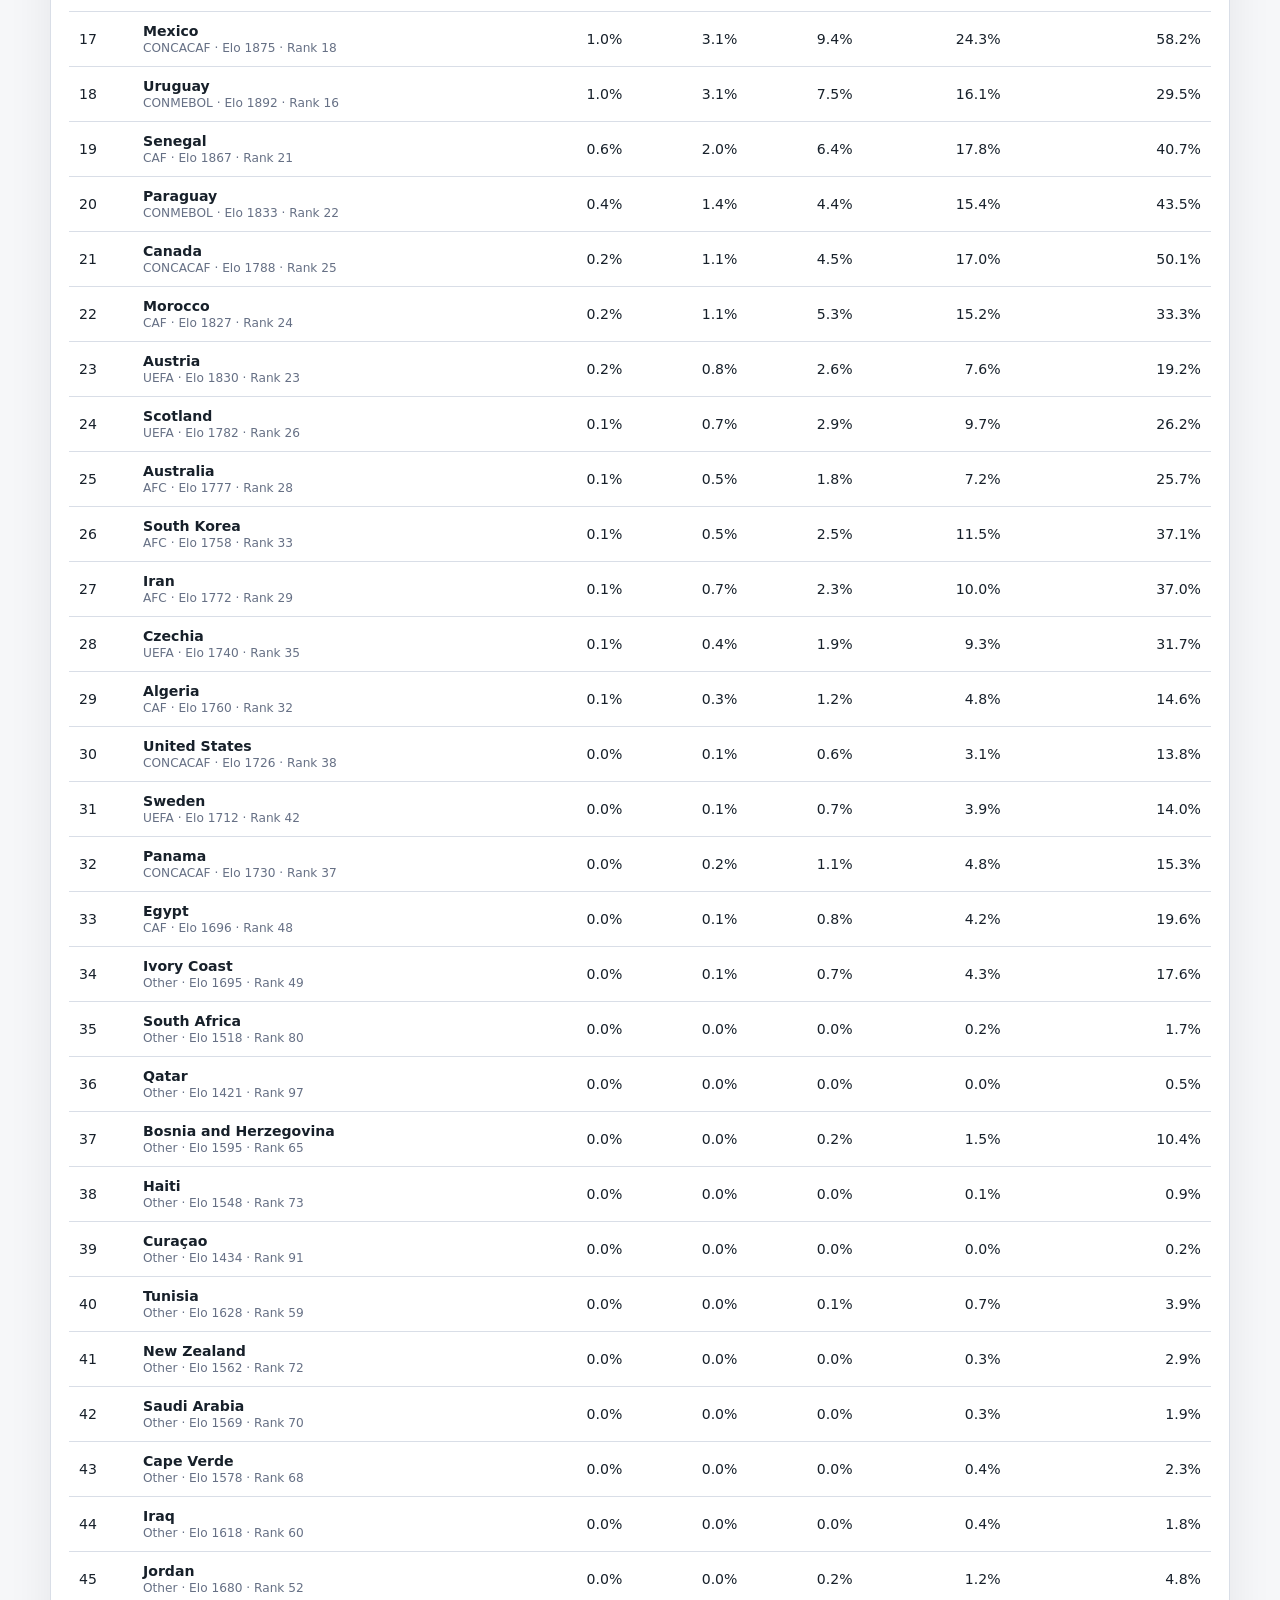
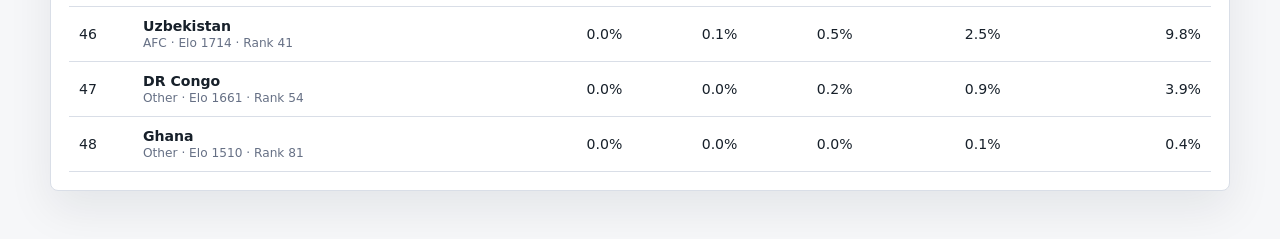
==== commit c6c3ae4a: "Compare performances of the fitted vs unfitted draw rate" ====
--- a/app/index.html
+++ b/app/index.html
@@ -116,6 +116,8 @@
             <span id="backtest-status" class="panel-status">Loading</span>
           </div>
           <div id="backtest-summary" class="report-summary" aria-live="polite"></div>
+          <div id="backtest-draw-comparison"></div>
+          <div id="backtest-calibration"></div>
           <div class="table-wrap">
             <table class="report-table">
               <thead>
--- a/app/styles.css
+++ b/app/styles.css
@@ -301,6 +301,162 @@
   font-size: 1.2rem;
 }
 
+.calibration-panel {
+  display: grid;
+  gap: 12px;
+  margin-top: 14px;
+  margin-bottom: 14px;
+  padding: 14px;
+  border: 1px solid var(--line);
+  border-radius: 6px;
+  background: #fff;
+}
+
+.comparison-panel {
+  display: grid;
+  gap: 14px;
+  margin-top: 14px;
+  padding: 14px;
+  border: 1px solid var(--line);
+  border-radius: 6px;
+  background: #fff;
+}
+
+.comparison-heading {
+  display: flex;
+  align-items: baseline;
+  justify-content: space-between;
+  gap: 12px;
+}
+
+.comparison-heading span,
+.comparison-table-wrap h3 {
+  font-weight: 850;
+}
+
+.comparison-heading small {
+  color: var(--muted);
+  font-size: 0.78rem;
+}
+
+.comparison-heading > div {
+  display: grid;
+  gap: 3px;
+}
+
+.comparison-grid {
+  display: grid;
+  grid-template-columns: repeat(2, minmax(0, 1fr));
+  gap: 14px;
+}
+
+.comparison-table-wrap {
+  min-width: 0;
+}
+
+.comparison-table-wrap h3 {
+  margin: 0 0 8px;
+  font-size: 0.86rem;
+}
+
+.comparison-table {
+  width: 100%;
+  border-collapse: collapse;
+  font-size: 0.82rem;
+}
+
+.comparison-table th,
+.comparison-table td {
+  padding: 8px 7px;
+  border-bottom: 1px solid var(--line);
+  text-align: right;
+  white-space: nowrap;
+}
+
+.comparison-table th:first-child,
+.comparison-table td:first-child {
+  text-align: left;
+}
+
+.comparison-table th {
+  color: #344054;
+  font-size: 0.72rem;
+  text-transform: uppercase;
+}
+
+.comparison-table .positive {
+  color: #067647;
+}
+
+.comparison-table .negative {
+  color: #b42318;
+}
+
+.comparison-table .neutral {
+  color: var(--muted);
+}
+
+.calibration-heading {
+  display: flex;
+  align-items: baseline;
+  justify-content: space-between;
+  gap: 12px;
+}
+
+.calibration-heading span {
+  font-weight: 850;
+}
+
+.calibration-heading small,
+.calibration-bin small {
+  color: var(--muted);
+  font-size: 0.78rem;
+}
+
+.calibration-grid {
+  display: grid;
+  grid-template-columns: repeat(5, minmax(0, 1fr));
+  gap: 10px;
+}
+
+.calibration-bin {
+  display: grid;
+  gap: 7px;
+  min-width: 0;
+}
+
+.calibration-bin > span {
+  color: var(--muted);
+  font-size: 0.74rem;
+  font-weight: 750;
+}
+
+.calibration-bars {
+  display: flex;
+  align-items: end;
+  gap: 5px;
+  height: 92px;
+  padding: 8px;
+  border: 1px solid var(--line);
+  border-radius: 6px;
+  background: linear-gradient(to top, #f6f8fb, #fff);
+}
+
+.calibration-bars i {
+  display: block;
+  width: 100%;
+  min-height: 2px;
+  border-radius: 3px 3px 0 0;
+}
+
+.calibration-bars .predicted {
+  background: #2563eb;
+}
+
+.calibration-bars .observed {
+  background: #16a34a;
+}
+
 .report-section {
   box-shadow: none;
 }
@@ -388,6 +544,35 @@
   color: #344054;
   font-size: 0.75rem;
   text-transform: uppercase;
+}
+
+.probability-cell {
+  min-width: 112px;
+}
+
+.probability-cell strong,
+.probability-cell small {
+  display: block;
+}
+
+.probability-cell small {
+  margin-top: 3px;
+  color: var(--muted);
+  font-size: 0.74rem;
+  line-height: 1.25;
+  white-space: nowrap;
+}
+
+.probability-cell .positive {
+  color: #067647;
+}
+
+.probability-cell .negative {
+  color: #b42318;
+}
+
+.probability-cell .neutral {
+  color: var(--muted);
 }
 
 .report-table:not(.finish-table):not(.match-table) th:nth-child(2),
@@ -397,7 +582,9 @@
 .finish-table th:nth-child(2),
 .finish-table td:nth-child(2),
 .match-table th:first-child,
-.match-table td:first-child {
+.match-table td:first-child,
+.match-table th:nth-child(2),
+.match-table td:nth-child(2) {
   text-align: left;
 }
 
@@ -450,8 +637,15 @@
   }
 
   .report-summary,
-  .groups-grid {
+  .groups-grid,
+  .comparison-grid,
+  .calibration-grid {
     grid-template-columns: 1fr;
+  }
+
+  .comparison-heading,
+  .calibration-heading {
+    display: grid;
   }
 
   .panel-status {
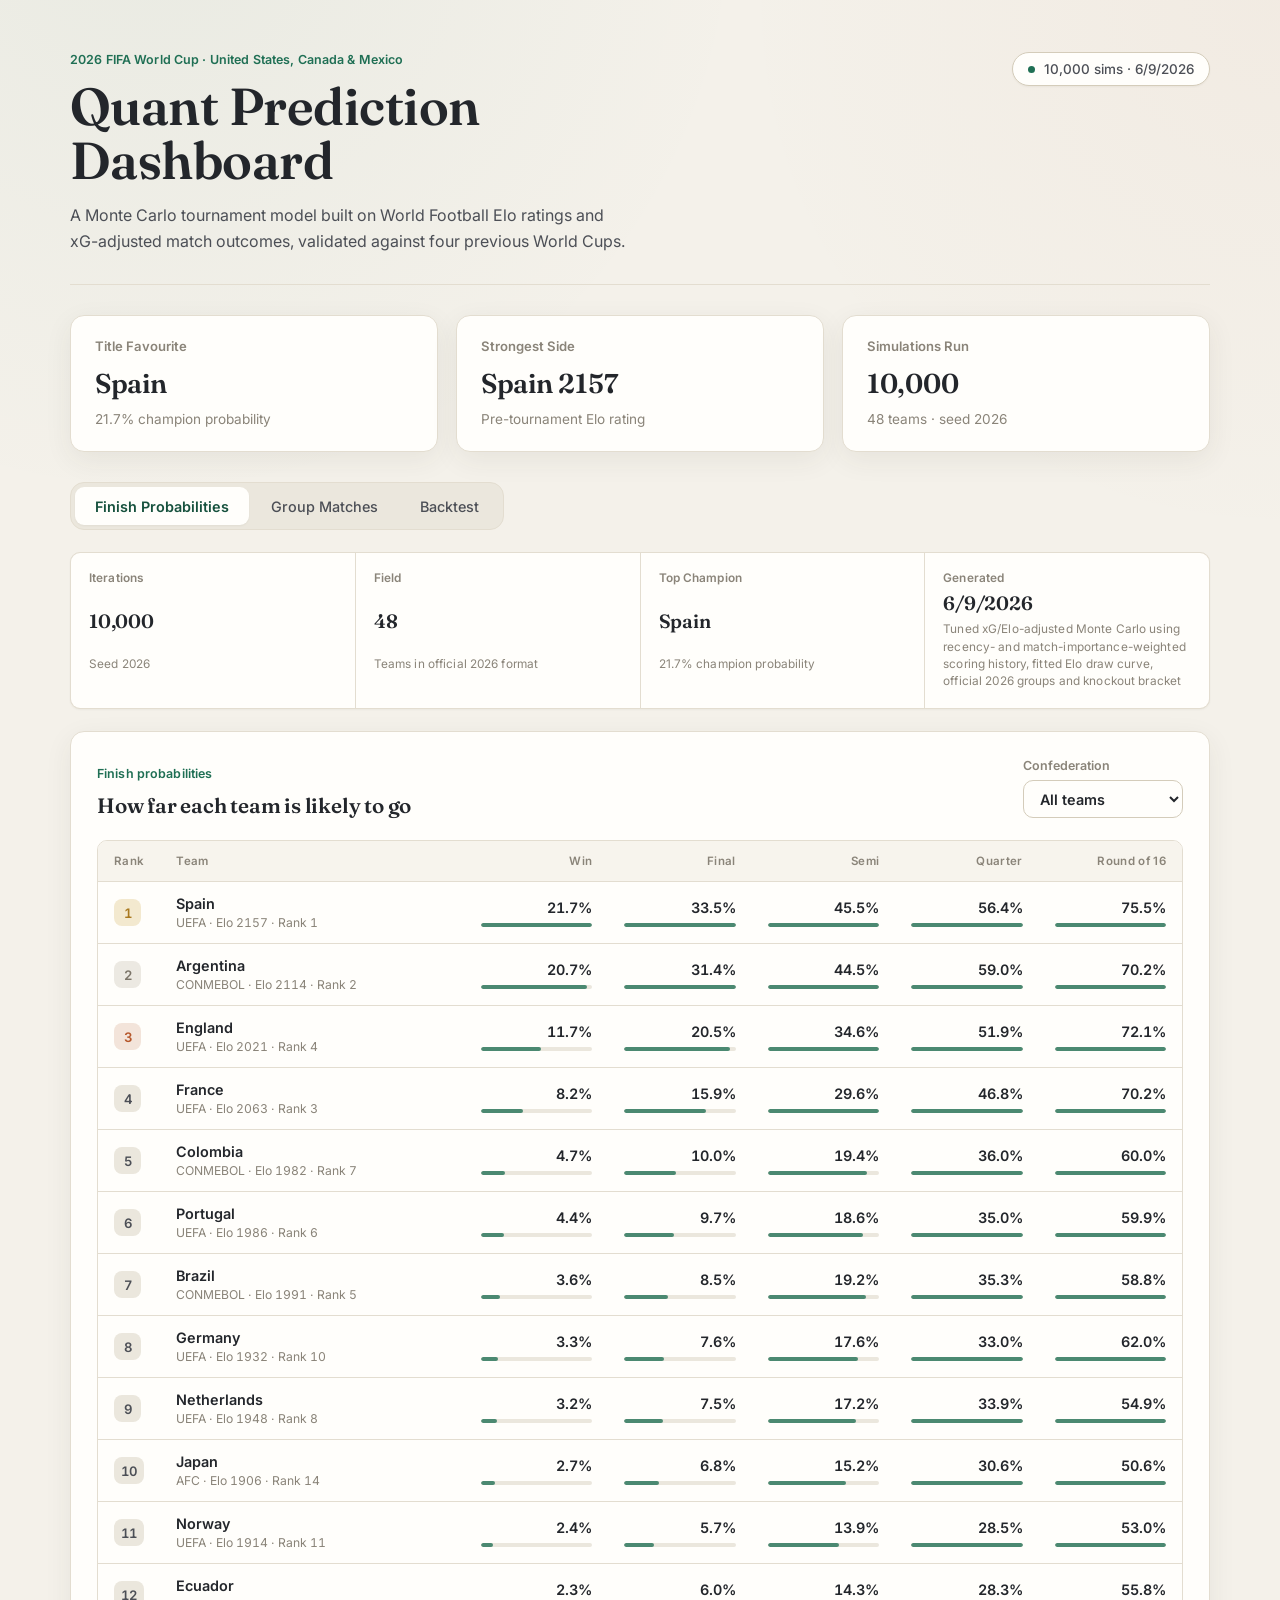
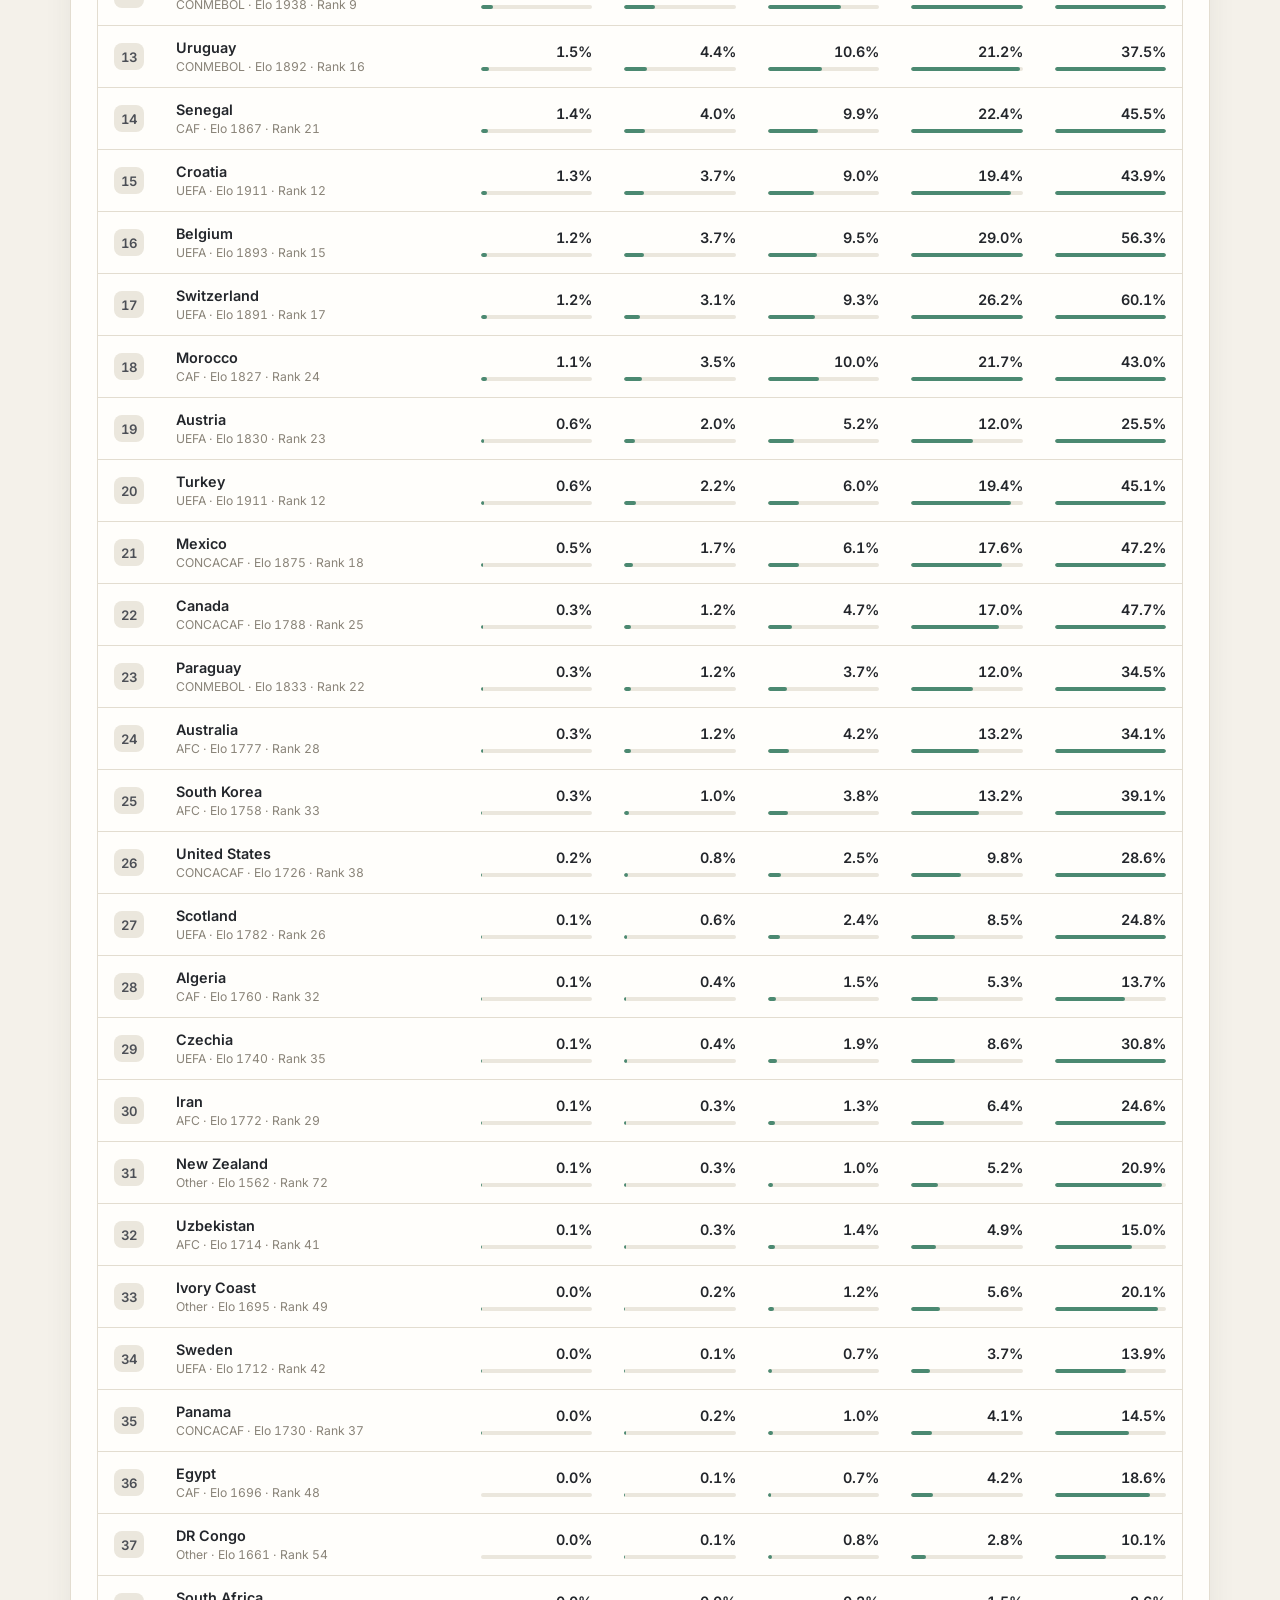
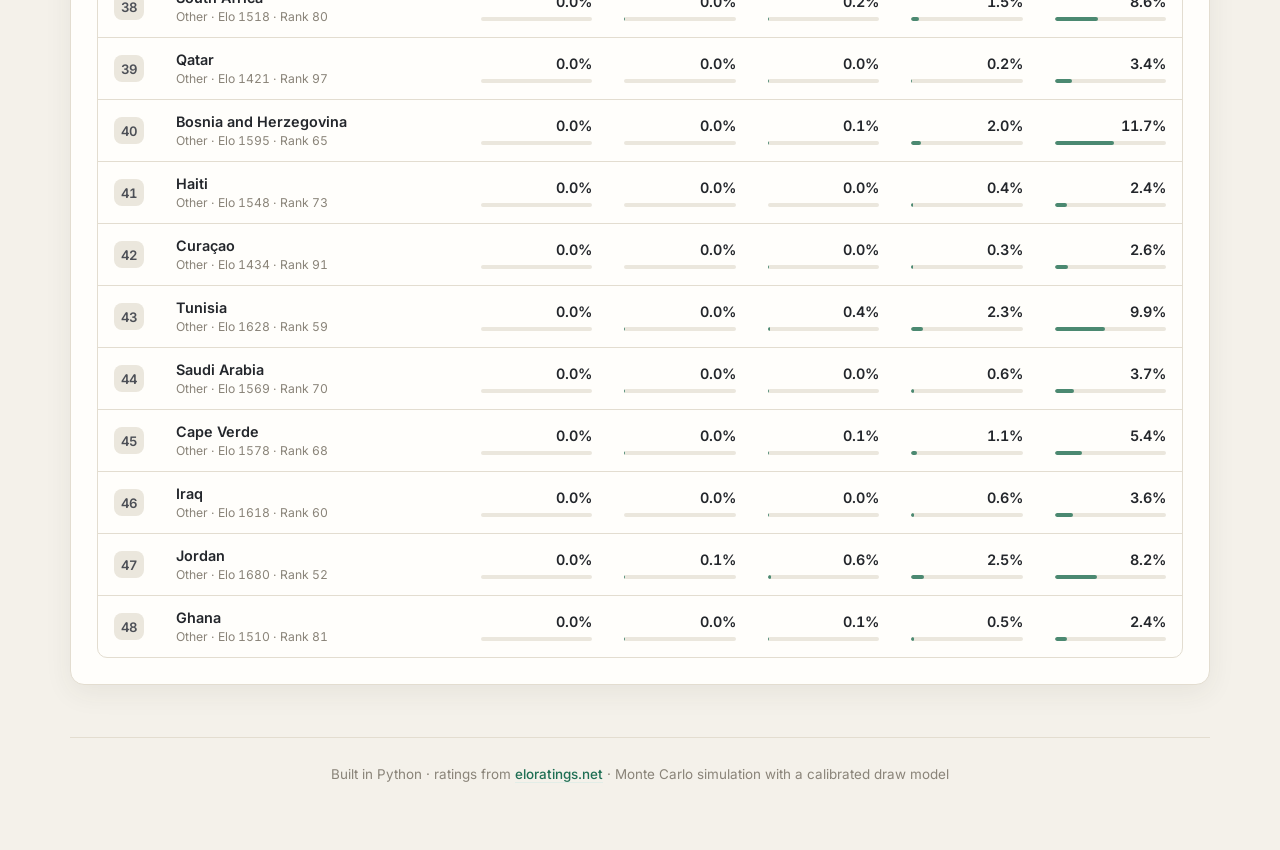
==== commit e0e44803: "PDF infographic generator and dashboard visual update" ====
--- a/app/index.html
+++ b/app/index.html
@@ -4,101 +4,134 @@
     <meta charset="utf-8" />
     <meta name="viewport" content="width=device-width, initial-scale=1" />
     <title>World Cup 2026 Quant Dashboard</title>
+    <link rel="preconnect" href="https://fonts.googleapis.com" />
+    <link rel="preconnect" href="https://fonts.gstatic.com" crossorigin />
+    <link
+      href="https://fonts.googleapis.com/css2?family=Fraunces:opsz,wght@9..144,400;9..144,500;9..144,600;9..144,700&family=Inter:wght@400;500;600;700&display=swap"
+      rel="stylesheet"
+    />
     <link rel="stylesheet" href="./styles.css" />
   </head>
   <body>
     <main class="shell">
-      <section class="topbar" aria-label="Dashboard overview">
-        <div>
-          <p class="eyebrow">2026 FIFA World Cup</p>
+      <header class="topbar" aria-label="Dashboard overview">
+        <div class="topbar-brand">
+          <p class="eyebrow">2026 FIFA World Cup &middot; United States, Canada &amp; Mexico</p>
           <h1>Quant Prediction Dashboard</h1>
+          <p class="subtitle">
+            A Monte Carlo tournament model built on World Football Elo ratings and xG-adjusted match
+            outcomes, validated against four previous World Cups.
+          </p>
         </div>
-        <div class="status-pill">
-          <span class="dot"></span>
-          <span id="data-status">Loading data</span>
+        <div class="topbar-meta">
+          <span class="status-pill" id="status-pill">
+            <span class="dot" id="status-dot"></span>
+            <span id="data-status">Loading data</span>
+          </span>
         </div>
-      </section>
+      </header>
 
       <section class="summary-grid" aria-label="Model summary">
         <article class="metric">
-          <span class="metric-label">Top Champion Pick</span>
-          <strong id="top-team">Loading</strong>
+          <span class="metric-label">Title Favourite</span>
+          <strong id="top-team" class="metric-value">Loading</strong>
           <small id="top-team-detail">World Football Elo baseline</small>
         </article>
         <article class="metric">
-          <span class="metric-label">Highest Strength</span>
-          <strong id="best-strength">Loading</strong>
-          <small>Current Elo rating</small>
+          <span class="metric-label">Strongest Side</span>
+          <strong id="best-strength" class="metric-value">Loading</strong>
+          <small>Pre-tournament Elo rating</small>
         </article>
         <article class="metric">
-          <span class="metric-label">Model Stage</span>
-          <strong>Starter</strong>
-          <small>Structure and prototype only</small>
+          <span class="metric-label">Simulations Run</span>
+          <strong id="sim-count" class="metric-value">&mdash;</strong>
+          <small id="sim-detail">48-team field &middot; full knockout bracket</small>
         </article>
       </section>
 
-      <nav class="tabs" aria-label="Report sections">
-        <button class="tab-button active" type="button" data-tab="finish" aria-selected="true">
+      <nav class="tabs" aria-label="Report sections" role="tablist">
+        <button
+          class="tab-button active"
+          type="button"
+          data-tab="finish"
+          role="tab"
+          aria-selected="true"
+          aria-controls="finish-tab"
+        >
           Finish Probabilities
         </button>
-        <button class="tab-button" type="button" data-tab="groups" aria-selected="false">
+        <button
+          class="tab-button"
+          type="button"
+          data-tab="groups"
+          role="tab"
+          aria-selected="false"
+          aria-controls="groups-tab"
+        >
           Group Matches
         </button>
-        <button class="tab-button" type="button" data-tab="backtest" aria-selected="false">
+        <button
+          class="tab-button"
+          type="button"
+          data-tab="backtest"
+          role="tab"
+          aria-selected="false"
+          aria-controls="backtest-tab"
+        >
           Backtest
         </button>
       </nav>
 
-      <section id="finish-tab" class="tab-panel active" data-tab-panel="finish">
+      <section id="finish-tab" class="tab-panel active" data-tab-panel="finish" role="tabpanel">
         <section class="report-summary" id="finish-summary" aria-label="Finish probability summary"></section>
 
         <section class="panel" aria-labelledby="finish-table-heading">
-            <div class="panel-heading">
-              <div>
+          <div class="panel-heading">
+            <div>
               <p class="eyebrow">Finish probabilities</p>
-              <h2 id="finish-table-heading">Stage Progression</h2>
-              </div>
-              <label class="select-label">
-                Region
-                <select id="region-filter">
-                  <option value="all">All</option>
-                  <option value="UEFA">UEFA</option>
-                  <option value="CONMEBOL">CONMEBOL</option>
-                  <option value="CONCACAF">CONCACAF</option>
-                  <option value="CAF">CAF</option>
-                  <option value="AFC">AFC</option>
-                </select>
-              </label>
+              <h2 id="finish-table-heading">How far each team is likely to go</h2>
             </div>
-            <div class="table-wrap">
+            <label class="select-label">
+              Confederation
+              <select id="region-filter">
+                <option value="all">All teams</option>
+                <option value="UEFA">UEFA</option>
+                <option value="CONMEBOL">CONMEBOL</option>
+                <option value="CONCACAF">CONCACAF</option>
+                <option value="CAF">CAF</option>
+                <option value="AFC">AFC</option>
+              </select>
+            </label>
+          </div>
+          <div class="table-wrap">
             <table class="report-table finish-table">
-                <thead>
-                  <tr>
+              <thead>
+                <tr>
                   <th>Rank</th>
-                    <th>Team</th>
-                    <th>Win</th>
-                    <th>Final</th>
-                    <th>Semi</th>
-                    <th>Quarter</th>
-                    <th>Round of 16</th>
-                  </tr>
-                </thead>
-                <tbody id="finish-table-body">
-                  <tr>
-                  <td colspan="7">Loading finish probabilities</td>
-                  </tr>
-                </tbody>
-              </table>
-            </div>
-          </section>
+                  <th>Team</th>
+                  <th>Win</th>
+                  <th>Final</th>
+                  <th>Semi</th>
+                  <th>Quarter</th>
+                  <th>Round of 16</th>
+                </tr>
+              </thead>
+              <tbody id="finish-table-body">
+                <tr>
+                  <td colspan="7" class="loading-cell">Loading finish probabilities&hellip;</td>
+                </tr>
+              </tbody>
+            </table>
+          </div>
+        </section>
       </section>
 
-      <section id="groups-tab" class="tab-panel" data-tab-panel="groups">
+      <section id="groups-tab" class="tab-panel" data-tab-panel="groups" role="tabpanel">
         <section class="panel report-section" aria-labelledby="groups-heading">
           <div class="panel-heading">
             <div>
               <p class="eyebrow">Group stage</p>
-              <h2 id="groups-heading">Match Win/Draw/Loss</h2>
+              <h2 id="groups-heading">Match win, draw &amp; loss odds</h2>
             </div>
             <span id="group-match-status" class="panel-status">Loading</span>
           </div>
@@ -106,16 +139,17 @@
         </section>
       </section>
 
-      <section id="backtest-tab" class="tab-panel" data-tab-panel="backtest">
+      <section id="backtest-tab" class="tab-panel" data-tab-panel="backtest" role="tabpanel">
         <section class="panel" aria-labelledby="backtest-heading">
           <div class="panel-heading">
             <div>
               <p class="eyebrow">Historical validation</p>
-              <h2 id="backtest-heading">2022 World Cup Backtest</h2>
+              <h2 id="backtest-heading">How the model did on past World Cups</h2>
             </div>
             <span id="backtest-status" class="panel-status">Loading</span>
           </div>
-          <div id="backtest-summary" class="report-summary" aria-live="polite"></div>
+          <div id="backtest-aggregate"></div>
+          <div id="backtest-summary" class="report-summary report-summary-wide" aria-live="polite"></div>
           <div id="backtest-draw-comparison"></div>
           <div id="backtest-calibration"></div>
           <div class="table-wrap">
@@ -133,13 +167,21 @@
               </thead>
               <tbody id="backtest-table-body">
                 <tr>
-                  <td colspan="7">Loading backtest results</td>
+                  <td colspan="7" class="loading-cell">Loading backtest results&hellip;</td>
                 </tr>
               </tbody>
             </table>
           </div>
         </section>
       </section>
+
+      <footer class="site-footer">
+        <p>
+          Built in Python &middot; ratings from
+          <a href="https://www.eloratings.net/" target="_blank" rel="noopener noreferrer">eloratings.net</a>
+          &middot; Monte Carlo simulation with a calibrated draw model
+        </p>
+      </footer>
     </main>
     <script src="./main.js"></script>
   </body>
--- a/app/styles.css
+++ b/app/styles.css
@@ -1,15 +1,27 @@
 :root {
   color-scheme: light;
-  --bg: #f6f7f9;
-  --panel: #ffffff;
-  --ink: #17202a;
-  --muted: #667085;
-  --line: #d9dee7;
-  --blue: #1d4ed8;
-  --teal: #0f766e;
-  --red: #be123c;
-  --gold: #b7791f;
-  --shadow: 0 18px 45px rgba(16, 24, 40, 0.08);
+  --paper: #f4f1ea;
+  --paper-2: #ebe7dd;
+  --card: #fffefb;
+  --ink: #23262b;
+  --ink-2: #4c4f56;
+  --muted: #8a8479;
+  --line: #e3ddd0;
+  --line-strong: #d4ccba;
+  --accent: #1f6f54;
+  --accent-soft: #e2ede7;
+  --accent-ink: #16513d;
+  --clay: #b5562a;
+  --clay-soft: #f3e4da;
+  --gold: #a9791f;
+  --gold-soft: #f3e9cf;
+  --positive: #2f7d52;
+  --negative: #b04733;
+  --shadow-sm: 0 1px 2px rgba(63, 54, 38, 0.05);
+  --shadow: 0 8px 28px rgba(63, 54, 38, 0.07);
+  --radius: 14px;
+  --radius-sm: 10px;
+  --serif: "Fraunces", Georgia, "Times New Roman", serif;
 }
 
 * {
@@ -19,103 +31,132 @@
 body {
   margin: 0;
   min-width: 320px;
-  background: var(--bg);
-  color: var(--ink);
-  font-family:
-    Inter, ui-sans-serif, system-ui, -apple-system, BlinkMacSystemFont, "Segoe UI",
-    sans-serif;
+  background-color: var(--paper);
+  background-image:
+    radial-gradient(circle at 12% -10%, rgba(31, 111, 84, 0.05), transparent 40%),
+    radial-gradient(circle at 100% 0%, rgba(181, 86, 42, 0.04), transparent 35%);
+  background-attachment: fixed;
+  color: var(--ink);
+  font-family: Inter, ui-sans-serif, system-ui, -apple-system, "Segoe UI", sans-serif;
+  -webkit-font-smoothing: antialiased;
+  text-rendering: optimizeLegibility;
 }
 
 .shell {
-  width: min(1180px, calc(100% - 32px));
+  width: min(1140px, calc(100% - 44px));
   margin: 0 auto;
-  padding: 32px 0 48px;
-}
-
-.topbar,
-.panel-heading,
-.summary-grid,
-.dashboard-grid,
-.tabs {
-  display: grid;
-  gap: 16px;
+  padding: 52px 0 64px;
 }
 
 .topbar {
+  display: grid;
   grid-template-columns: 1fr auto;
-  align-items: end;
-  padding: 18px 0 26px;
+  gap: 24px;
+  align-items: start;
+  padding-bottom: 30px;
+  margin-bottom: 30px;
+  border-bottom: 1px solid var(--line);
+}
+
+.topbar-brand {
+  max-width: 660px;
+}
+
+.topbar-meta {
+  display: grid;
+  gap: 12px;
+  justify-items: end;
 }
 
 .eyebrow {
-  margin: 0 0 6px;
-  color: var(--teal);
-  font-size: 0.76rem;
-  font-weight: 800;
-  letter-spacing: 0;
-  text-transform: uppercase;
+  margin: 0 0 12px;
+  color: var(--accent);
+  font-size: 0.78rem;
+  font-weight: 600;
+  letter-spacing: 0.01em;
 }
 
 h1,
 h2 {
   margin: 0;
-  letter-spacing: 0;
 }
 
 h1 {
-  font-size: clamp(2rem, 6vw, 4.6rem);
-  line-height: 0.96;
+  font-family: var(--serif);
+  font-optical-sizing: auto;
+  font-size: clamp(2.1rem, 4.6vw, 3.25rem);
+  font-weight: 600;
+  line-height: 1.04;
+  letter-spacing: -0.01em;
+  color: var(--ink);
 }
 
 h2 {
-  font-size: 1.18rem;
+  font-family: var(--serif);
+  font-size: 1.3rem;
+  font-weight: 600;
+  letter-spacing: -0.01em;
+  color: var(--ink);
+}
+
+.subtitle {
+  margin: 16px 0 0;
+  max-width: 56ch;
+  color: var(--ink-2);
+  font-size: 1rem;
+  line-height: 1.6;
 }
 
 .status-pill {
   display: inline-flex;
   align-items: center;
-  gap: 8px;
-  min-height: 36px;
-  padding: 0 12px;
-  border: 1px solid var(--line);
+  gap: 9px;
+  min-height: 34px;
+  padding: 0 15px;
+  border: 1px solid var(--line-strong);
   border-radius: 999px;
-  background: #fff;
-  color: var(--muted);
-  font-weight: 700;
+  background: var(--card);
+  box-shadow: var(--shadow-sm);
+  color: var(--ink-2);
+  font-size: 0.84rem;
+  font-weight: 500;
   white-space: nowrap;
 }
 
+.status-pill.is-live .dot {
+  background: var(--accent);
+}
+
 .dot {
-  width: 9px;
-  height: 9px;
+  flex-shrink: 0;
+  width: 7px;
+  height: 7px;
   border-radius: 50%;
   background: var(--gold);
 }
 
 .summary-grid {
+  display: grid;
   grid-template-columns: repeat(3, minmax(0, 1fr));
-  margin-bottom: 18px;
+  gap: 18px;
+  margin-bottom: 30px;
 }
 
 .metric,
-.panel,
-.tab-button {
+.panel {
   border: 1px solid var(--line);
-  border-radius: 8px;
-  background: var(--panel);
+  border-radius: var(--radius);
+  background: var(--card);
   box-shadow: var(--shadow);
 }
 
 .metric {
-  min-height: 128px;
-  padding: 18px;
+  padding: 22px 24px;
 }
 
 .metric-label,
 .metric small,
-.pipeline small,
 .team-meta,
-.panel-status,
 .report-stat span,
 .report-stat small,
 .report-table small {
@@ -124,41 +165,61 @@
 
 .metric-label {
   display: block;
-  margin-bottom: 12px;
-  font-size: 0.84rem;
-  font-weight: 800;
-}
-
-.metric strong {
+  margin-bottom: 14px;
+  font-size: 0.82rem;
+  font-weight: 600;
+}
+
+.metric-value {
   display: block;
-  margin-bottom: 6px;
-  font-size: 1.55rem;
-}
-
-.dashboard-grid {
-  grid-template-columns: minmax(0, 1.5fr) minmax(280px, 0.7fr);
-  align-items: start;
+  margin-bottom: 8px;
+  font-family: var(--serif);
+  font-size: 1.7rem;
+  font-weight: 600;
+  letter-spacing: -0.01em;
+  line-height: 1.15;
+  color: var(--ink);
+  font-variant-numeric: tabular-nums;
+}
+
+.metric small {
+  font-size: 0.85rem;
+  line-height: 1.45;
 }
 
 .tabs {
-  grid-template-columns: repeat(3, max-content);
-  gap: 8px;
-  margin-bottom: 18px;
+  display: inline-flex;
+  gap: 2px;
+  margin-bottom: 22px;
+  padding: 4px;
+  border: 1px solid var(--line);
+  border-radius: var(--radius);
+  background: var(--paper-2);
 }
 
 .tab-button {
-  min-height: 42px;
-  padding: 0 16px;
-  color: var(--muted);
+  min-height: 38px;
+  padding: 0 20px;
+  border: none;
+  border-radius: 9px;
+  background: transparent;
+  color: var(--ink-2);
   cursor: pointer;
   font: inherit;
-  font-weight: 850;
+  font-size: 0.9rem;
+  font-weight: 500;
+  transition: background 0.18s ease, color 0.18s ease, box-shadow 0.18s ease;
+}
+
+.tab-button:hover {
+  color: var(--ink);
 }
 
 .tab-button.active {
-  border-color: #b6c2d4;
-  color: var(--ink);
-  box-shadow: 0 10px 24px rgba(16, 24, 40, 0.06);
+  background: var(--card);
+  color: var(--accent-ink);
+  font-weight: 600;
+  box-shadow: var(--shadow-sm);
 }
 
 .tab-panel {
@@ -167,111 +228,58 @@
 
 .tab-panel.active {
   display: grid;
-  gap: 18px;
+  gap: 22px;
 }
 
 .panel {
-  padding: 18px;
-}
-
-.panel-wide {
-  grid-row: span 2;
-}
-
-.panel-full {
-  grid-column: 1 / -1;
+  padding: 26px;
 }
 
 .panel-heading {
+  display: grid;
   grid-template-columns: 1fr auto;
+  gap: 16px;
   align-items: end;
-  margin-bottom: 18px;
+  margin-bottom: 22px;
 }
 
 .select-label {
   display: grid;
-  gap: 6px;
+  gap: 7px;
   color: var(--muted);
   font-size: 0.78rem;
-  font-weight: 800;
+  font-weight: 600;
 }
 
 .panel-status {
   align-self: center;
-  font-size: 0.82rem;
-  font-weight: 850;
+  padding: 6px 13px;
+  border-radius: 999px;
+  background: var(--accent-soft);
+  color: var(--accent-ink);
+  font-size: 0.78rem;
+  font-weight: 600;
   text-align: right;
 }
 
 select {
-  min-width: 150px;
+  min-width: 160px;
   min-height: 38px;
-  border: 1px solid var(--line);
-  border-radius: 6px;
-  background: #fff;
+  padding: 0 12px;
+  border: 1px solid var(--line-strong);
+  border-radius: var(--radius-sm);
+  background: var(--card);
   color: var(--ink);
   font: inherit;
-}
-
-.bars {
-  display: grid;
-  gap: 14px;
-}
-
-.team-row {
-  display: grid;
-  grid-template-columns: minmax(150px, 220px) 1fr 64px;
-  gap: 14px;
-  align-items: center;
-}
-
-.team-name {
-  font-weight: 850;
-}
-
-.team-meta {
-  margin-top: 2px;
-  font-size: 0.78rem;
-}
-
-.track {
-  height: 14px;
-  overflow: hidden;
-  border-radius: 999px;
-  background: #eef1f6;
-}
-
-.fill {
-  height: 100%;
-  border-radius: inherit;
-  background: linear-gradient(90deg, var(--blue), var(--teal));
-}
-
-.probability {
-  font-variant-numeric: tabular-nums;
-  font-weight: 850;
-  text-align: right;
-}
-
-.pipeline {
-  display: grid;
-  gap: 12px;
-  margin: 16px 0 0;
-  padding: 0;
-  list-style: none;
-}
-
-.pipeline li {
-  display: grid;
-  gap: 2px;
-  padding: 12px;
-  border: 1px solid var(--line);
-  border-radius: 6px;
-  background: #fafbfc;
-}
-
-.pipeline span {
-  font-weight: 850;
+  font-size: 0.9rem;
+  cursor: pointer;
+  transition: border-color 0.18s ease, box-shadow 0.18s ease;
+}
+
+select:focus {
+  outline: none;
+  border-color: var(--accent);
+  box-shadow: 0 0 0 3px var(--accent-soft);
 }
 
 .report-summary {
@@ -280,122 +288,57 @@
   gap: 1px;
   overflow: hidden;
   border: 1px solid var(--line);
-  border-radius: 6px;
+  border-radius: var(--radius-sm);
   background: var(--line);
+  box-shadow: var(--shadow-sm);
+}
+
+.report-summary-wide {
+  grid-template-columns: repeat(3, minmax(0, 1fr));
 }
 
 .report-stat {
   display: grid;
-  gap: 5px;
-  min-height: 104px;
-  padding: 14px;
-  background: #fff;
+  gap: 6px;
+  min-height: 96px;
+  padding: 18px;
+  background: var(--card);
 }
 
 .report-stat span,
 .report-stat small {
-  font-size: 0.78rem;
+  font-size: 0.74rem;
+  font-weight: 600;
+  letter-spacing: 0.01em;
 }
 
 .report-stat strong {
+  font-family: var(--serif);
   font-size: 1.2rem;
-}
-
-.calibration-panel {
-  display: grid;
-  gap: 12px;
-  margin-top: 14px;
-  margin-bottom: 14px;
-  padding: 14px;
+  font-weight: 600;
+  letter-spacing: -0.01em;
+  font-variant-numeric: tabular-nums;
+}
+
+.report-stat small {
+  font-weight: 400;
+  line-height: 1.45;
+  color: var(--muted);
+}
+
+.calibration-panel,
+.comparison-panel {
+  display: grid;
+  gap: 16px;
+  margin-top: 16px;
+  margin-bottom: 16px;
+  padding: 22px;
   border: 1px solid var(--line);
-  border-radius: 6px;
-  background: #fff;
-}
-
-.comparison-panel {
-  display: grid;
-  gap: 14px;
-  margin-top: 14px;
-  padding: 14px;
-  border: 1px solid var(--line);
-  border-radius: 6px;
-  background: #fff;
-}
-
-.comparison-heading {
-  display: flex;
-  align-items: baseline;
-  justify-content: space-between;
-  gap: 12px;
-}
-
-.comparison-heading span,
-.comparison-table-wrap h3 {
-  font-weight: 850;
-}
-
-.comparison-heading small {
-  color: var(--muted);
-  font-size: 0.78rem;
-}
-
-.comparison-heading > div {
-  display: grid;
-  gap: 3px;
-}
-
-.comparison-grid {
-  display: grid;
-  grid-template-columns: repeat(2, minmax(0, 1fr));
-  gap: 14px;
-}
-
-.comparison-table-wrap {
-  min-width: 0;
-}
-
-.comparison-table-wrap h3 {
-  margin: 0 0 8px;
-  font-size: 0.86rem;
-}
-
-.comparison-table {
-  width: 100%;
-  border-collapse: collapse;
-  font-size: 0.82rem;
-}
-
-.comparison-table th,
-.comparison-table td {
-  padding: 8px 7px;
-  border-bottom: 1px solid var(--line);
-  text-align: right;
-  white-space: nowrap;
-}
-
-.comparison-table th:first-child,
-.comparison-table td:first-child {
-  text-align: left;
-}
-
-.comparison-table th {
-  color: #344054;
-  font-size: 0.72rem;
-  text-transform: uppercase;
-}
-
-.comparison-table .positive {
-  color: #067647;
-}
-
-.comparison-table .negative {
-  color: #b42318;
-}
-
-.comparison-table .neutral {
-  color: var(--muted);
-}
-
+  border-radius: var(--radius-sm);
+  background: #fbf9f4;
+}
+
+.comparison-heading,
 .calibration-heading {
   display: flex;
   align-items: baseline;
@@ -403,43 +346,118 @@
   gap: 12px;
 }
 
-.calibration-heading span {
-  font-weight: 850;
-}
-
-.calibration-heading small,
-.calibration-bin small {
-  color: var(--muted);
-  font-size: 0.78rem;
+.comparison-heading span,
+.calibration-heading span,
+.comparison-table-wrap h3 {
+  font-family: var(--serif);
+  font-weight: 600;
+  font-size: 1rem;
+}
+
+.comparison-heading small,
+.calibration-heading small {
+  color: var(--muted);
+  font-size: 0.82rem;
+}
+
+.comparison-heading > div {
+  display: grid;
+  gap: 4px;
+}
+
+.comparison-grid {
+  display: grid;
+  grid-template-columns: repeat(2, minmax(0, 1fr));
+  gap: 18px;
+}
+
+.backtest-aggregate-stats {
+  display: grid;
+  grid-template-columns: repeat(4, minmax(0, 1fr));
+  gap: 1px;
+  overflow: hidden;
+  border: 1px solid var(--line);
+  border-radius: var(--radius-sm);
+  background: var(--line);
+}
+
+.comparison-table-wrap {
+  min-width: 0;
+}
+
+.comparison-table-wrap h3 {
+  margin: 0 0 10px;
+  font-size: 0.92rem;
+  color: var(--ink);
+}
+
+.comparison-table {
+  width: 100%;
+  border-collapse: collapse;
+  font-size: 0.84rem;
+}
+
+.comparison-table th,
+.comparison-table td {
+  padding: 10px 8px;
+  border-bottom: 1px solid var(--line);
+  text-align: right;
+  white-space: nowrap;
+  font-variant-numeric: tabular-nums;
+}
+
+.comparison-table th:first-child,
+.comparison-table td:first-child {
+  text-align: left;
+}
+
+.comparison-table th {
+  color: var(--muted);
+  font-size: 0.72rem;
+  font-weight: 600;
+  letter-spacing: 0.02em;
+}
+
+.comparison-table .positive {
+  color: var(--positive);
+}
+
+.comparison-table .negative {
+  color: var(--negative);
+}
+
+.comparison-table .neutral {
+  color: var(--muted);
 }
 
 .calibration-grid {
   display: grid;
   grid-template-columns: repeat(5, minmax(0, 1fr));
-  gap: 10px;
+  gap: 12px;
 }
 
 .calibration-bin {
   display: grid;
-  gap: 7px;
+  gap: 8px;
   min-width: 0;
 }
 
 .calibration-bin > span {
   color: var(--muted);
-  font-size: 0.74rem;
-  font-weight: 750;
+  font-size: 0.72rem;
+  font-weight: 600;
+  font-variant-numeric: tabular-nums;
 }
 
 .calibration-bars {
   display: flex;
   align-items: end;
   gap: 5px;
-  height: 92px;
+  height: 88px;
   padding: 8px;
   border: 1px solid var(--line);
-  border-radius: 6px;
-  background: linear-gradient(to top, #f6f8fb, #fff);
+  border-radius: var(--radius-sm);
+  background: var(--card);
 }
 
 .calibration-bars i {
@@ -450,100 +468,183 @@
 }
 
 .calibration-bars .predicted {
-  background: #2563eb;
+  background: var(--accent);
 }
 
 .calibration-bars .observed {
-  background: #16a34a;
+  background: var(--clay);
+}
+
+.calibration-bin small {
+  color: var(--muted);
+  font-size: 0.76rem;
+  font-variant-numeric: tabular-nums;
 }
 
 .report-section {
-  box-shadow: none;
-}
-
-.groups-grid {
-  display: grid;
-  grid-template-columns: repeat(4, minmax(0, 1fr));
-  gap: 12px;
+  box-shadow: var(--shadow);
 }
 
 .group-matches-grid {
   display: grid;
-  gap: 14px;
-}
-
-.group-card {
-  min-height: 132px;
-  padding: 12px;
-  border: 1px solid var(--line);
-  border-radius: 6px;
-  background: #fafbfc;
-}
-
-.group-card h3 {
-  margin: 0 0 8px;
-  font-size: 0.92rem;
-}
-
-.group-card ol {
-  display: grid;
-  gap: 5px;
-  margin: 0;
-  padding-left: 20px;
-  color: #344054;
-  font-size: 0.86rem;
+  gap: 18px;
 }
 
 .group-match-card {
   border: 1px solid var(--line);
-  border-radius: 6px;
-  background: #fff;
+  border-radius: var(--radius-sm);
+  background: #fbf9f4;
+  overflow: hidden;
 }
 
 .group-match-card h3 {
   margin: 0;
-  padding: 12px 14px;
+  padding: 13px 18px;
   border-bottom: 1px solid var(--line);
-  font-size: 0.92rem;
+  background: var(--card);
+  font-family: var(--serif);
+  font-size: 0.98rem;
+  font-weight: 600;
+  color: var(--ink);
 }
 
 .empty-state {
   grid-column: 1 / -1;
-  padding: 14px;
-  background: #fff;
+  padding: 26px;
+  border-radius: var(--radius-sm);
+  background: #fbf9f4;
+  border: 1px dashed var(--line-strong);
   color: var(--muted);
   font-size: 0.9rem;
+  line-height: 1.6;
+  text-align: center;
 }
 
 .empty-state code {
-  color: var(--ink);
-  font-size: 0.84rem;
+  display: inline-block;
+  margin-top: 10px;
+  padding: 6px 11px;
+  border-radius: 6px;
+  background: var(--card);
+  border: 1px solid var(--line);
+  color: var(--ink-2);
+  font-size: 0.8rem;
 }
 
 .table-wrap {
   overflow-x: auto;
+  border: 1px solid var(--line);
+  border-radius: var(--radius-sm);
 }
 
 .report-table {
   width: 100%;
   min-width: 920px;
   border-collapse: collapse;
-  font-size: 0.88rem;
+  font-size: 0.9rem;
 }
 
 .report-table th,
 .report-table td {
-  padding: 11px 10px;
+  padding: 13px 16px;
   border-bottom: 1px solid var(--line);
   text-align: right;
   vertical-align: middle;
 }
 
 .report-table th {
-  background: #f3f5f8;
-  color: #344054;
-  font-size: 0.75rem;
-  text-transform: uppercase;
+  position: sticky;
+  top: 0;
+  z-index: 1;
+  background: #f7f4ed;
+  color: var(--muted);
+  font-size: 0.72rem;
+  font-weight: 600;
+  letter-spacing: 0.03em;
+  white-space: nowrap;
+}
+
+.report-table tbody tr {
+  transition: background 0.12s ease;
+}
+
+.report-table tbody tr:hover {
+  background: #faf7f0;
+}
+
+.report-table tbody tr:last-child td {
+  border-bottom: none;
+}
+
+.loading-cell {
+  padding: 34px !important;
+  color: var(--muted);
+  text-align: center !important;
+  font-size: 0.9rem;
+}
+
+.rank-cell {
+  width: 58px;
+  text-align: left !important;
+}
+
+.rank-badge {
+  display: inline-flex;
+  align-items: center;
+  justify-content: center;
+  min-width: 27px;
+  height: 27px;
+  padding: 0 7px;
+  border-radius: 8px;
+  background: var(--paper-2);
+  color: var(--ink-2);
+  font-size: 0.82rem;
+  font-weight: 600;
+  font-variant-numeric: tabular-nums;
+}
+
+.rank-badge.rank-1 {
+  background: var(--gold-soft);
+  color: var(--gold);
+}
+
+.rank-badge.rank-2 {
+  background: #ece9e2;
+  color: #7b7468;
+}
+
+.rank-badge.rank-3 {
+  background: var(--clay-soft);
+  color: var(--clay);
+}
+
+.prob-cell {
+  min-width: 104px;
+}
+
+.prob-value {
+  display: block;
+  font-size: 0.9rem;
+  font-weight: 600;
+  font-variant-numeric: tabular-nums;
+  color: var(--ink);
+}
+
+.prob-bar {
+  display: block;
+  height: 4px;
+  margin-top: 7px;
+  border-radius: 999px;
+  background: var(--paper-2);
+  overflow: hidden;
+}
+
+.prob-bar-fill {
+  display: block;
+  height: 100%;
+  border-radius: inherit;
+  background: var(--accent);
+  opacity: 0.78;
 }
 
 .probability-cell {
@@ -555,20 +656,26 @@
   display: block;
 }
 
+.probability-cell strong {
+  font-size: 0.9rem;
+  font-weight: 600;
+  font-variant-numeric: tabular-nums;
+}
+
 .probability-cell small {
-  margin-top: 3px;
-  color: var(--muted);
-  font-size: 0.74rem;
-  line-height: 1.25;
+  margin-top: 4px;
+  color: var(--muted);
+  font-size: 0.76rem;
+  line-height: 1.3;
   white-space: nowrap;
 }
 
 .probability-cell .positive {
-  color: #067647;
+  color: var(--positive);
 }
 
 .probability-cell .negative {
-  color: #b42318;
+  color: var(--negative);
 }
 
 .probability-cell .neutral {
@@ -590,55 +697,96 @@
 
 .finish-table th:first-child,
 .finish-table td:first-child {
-  width: 64px;
   text-align: left;
 }
 
 .report-table tbody tr.actual-champion {
-  background: #f7fbfa;
+  background: var(--accent-soft);
+}
+
+.report-table tbody tr.actual-champion:hover {
+  background: #d6e7df;
+}
+
+.backtest-aggregate-table th:first-child,
+.backtest-aggregate-table td:first-child,
+.backtest-aggregate-table th:nth-child(2),
+.backtest-aggregate-table td:nth-child(2) {
+  text-align: left;
 }
 
 .table-team {
   display: block;
-  font-weight: 850;
+  font-weight: 600;
+  color: var(--ink);
 }
 
 .report-table small {
   display: block;
-  margin-top: 2px;
+  margin-top: 3px;
   font-size: 0.76rem;
 }
 
-@media (max-width: 820px) {
+.report-table td {
+  font-variant-numeric: tabular-nums;
+}
+
+.site-footer {
+  margin-top: 52px;
+  padding-top: 26px;
+  border-top: 1px solid var(--line);
+  text-align: center;
+}
+
+.site-footer p {
+  margin: 0;
+  color: var(--muted);
+  font-size: 0.84rem;
+  line-height: 1.6;
+}
+
+.site-footer a {
+  color: var(--accent);
+  font-weight: 500;
+  text-decoration: none;
+  border-bottom: 1px solid var(--accent-soft);
+}
+
+.site-footer a:hover {
+  border-bottom-color: var(--accent);
+}
+
+@media (max-width: 900px) {
   .shell {
-    width: min(100% - 20px, 720px);
-    padding-top: 18px;
+    width: min(100% - 28px, 720px);
+    padding-top: 30px;
   }
 
   .topbar,
   .summary-grid,
-  .dashboard-grid,
-  .panel-heading,
-  .tabs {
+  .panel-heading {
     grid-template-columns: 1fr;
   }
 
-  .topbar {
-    align-items: start;
+  .topbar-meta {
+    justify-items: start;
   }
 
-  .team-row {
-    grid-template-columns: 1fr;
-    gap: 7px;
+  .tabs {
+    display: flex;
+    flex-wrap: wrap;
+    width: 100%;
   }
 
-  .probability {
-    text-align: left;
+  .tab-button {
+    flex: 1 1 auto;
+    text-align: center;
   }
 
   .report-summary,
-  .groups-grid,
+  .report-summary-wide,
   .comparison-grid,
+  .backtest-aggregate-stats,
   .calibration-grid {
     grid-template-columns: 1fr;
   }
@@ -650,5 +798,6 @@
 
   .panel-status {
     text-align: left;
+    justify-self: start;
   }
 }
